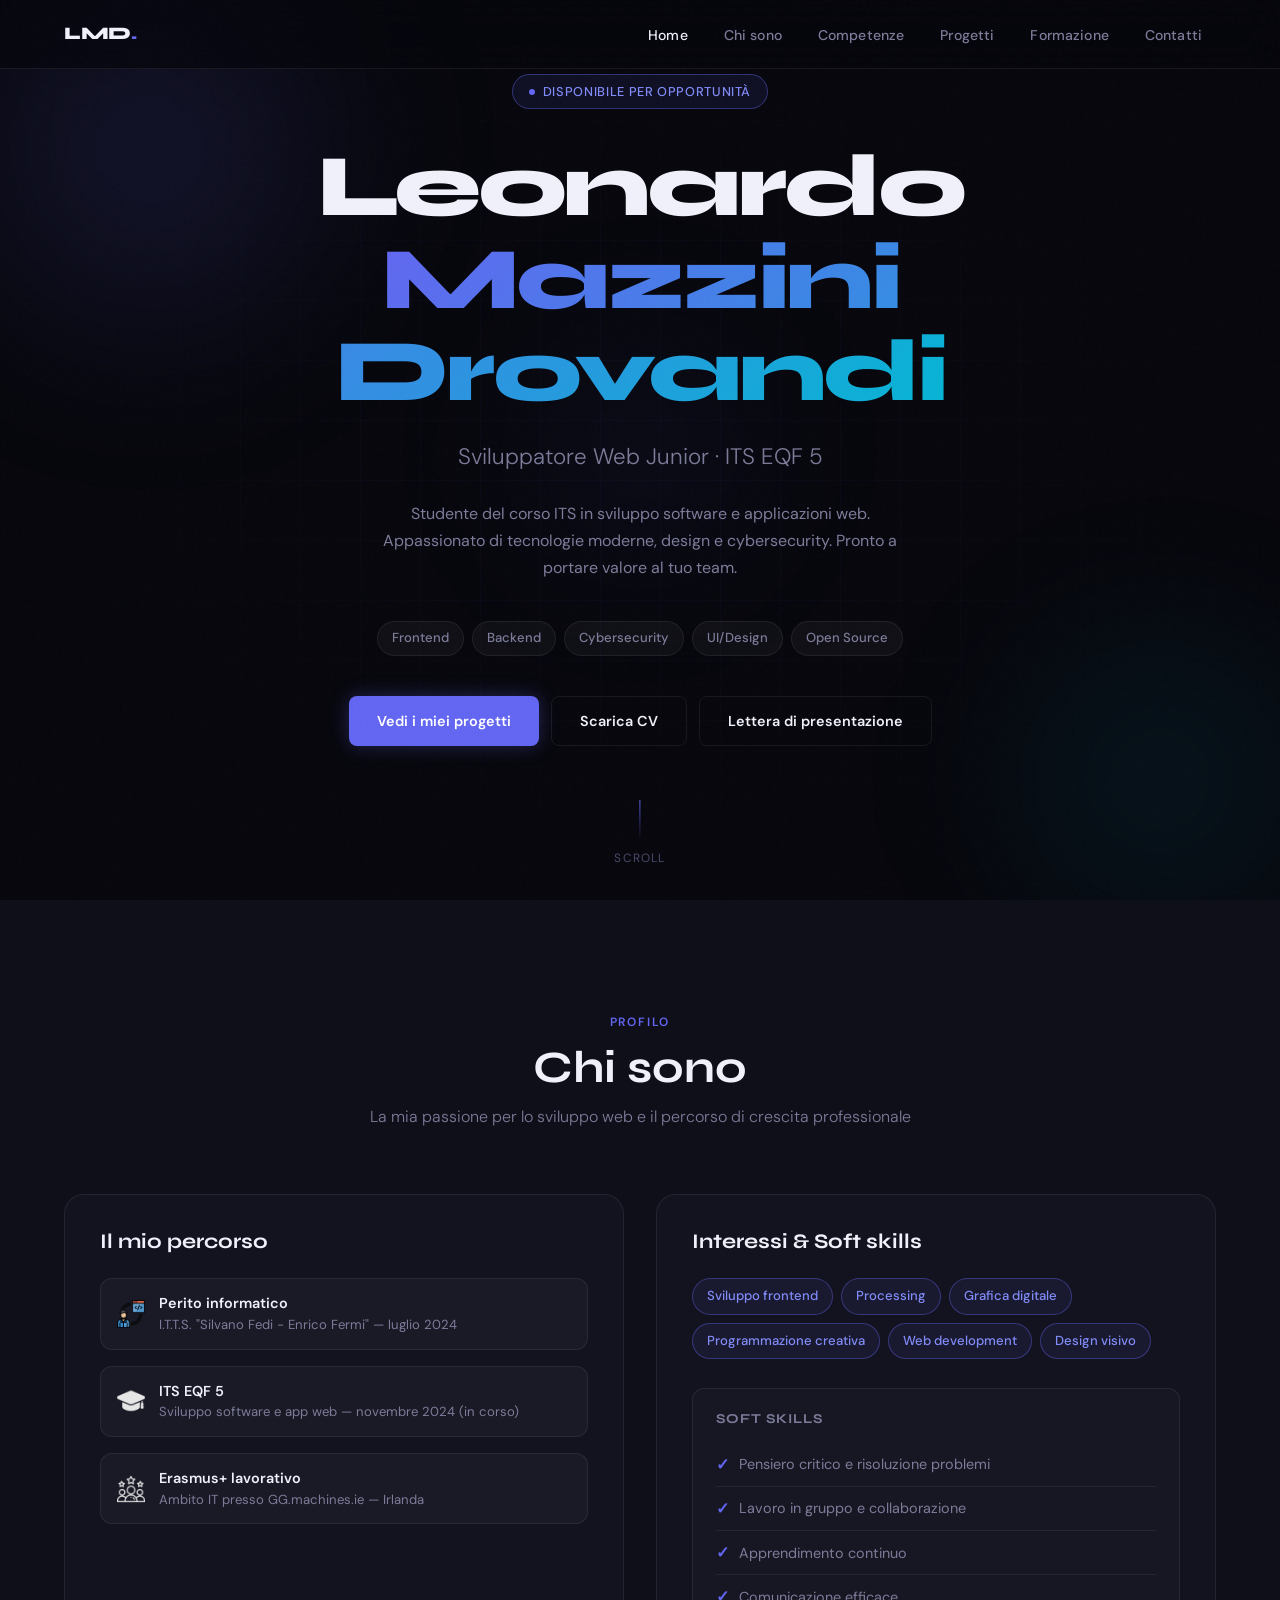
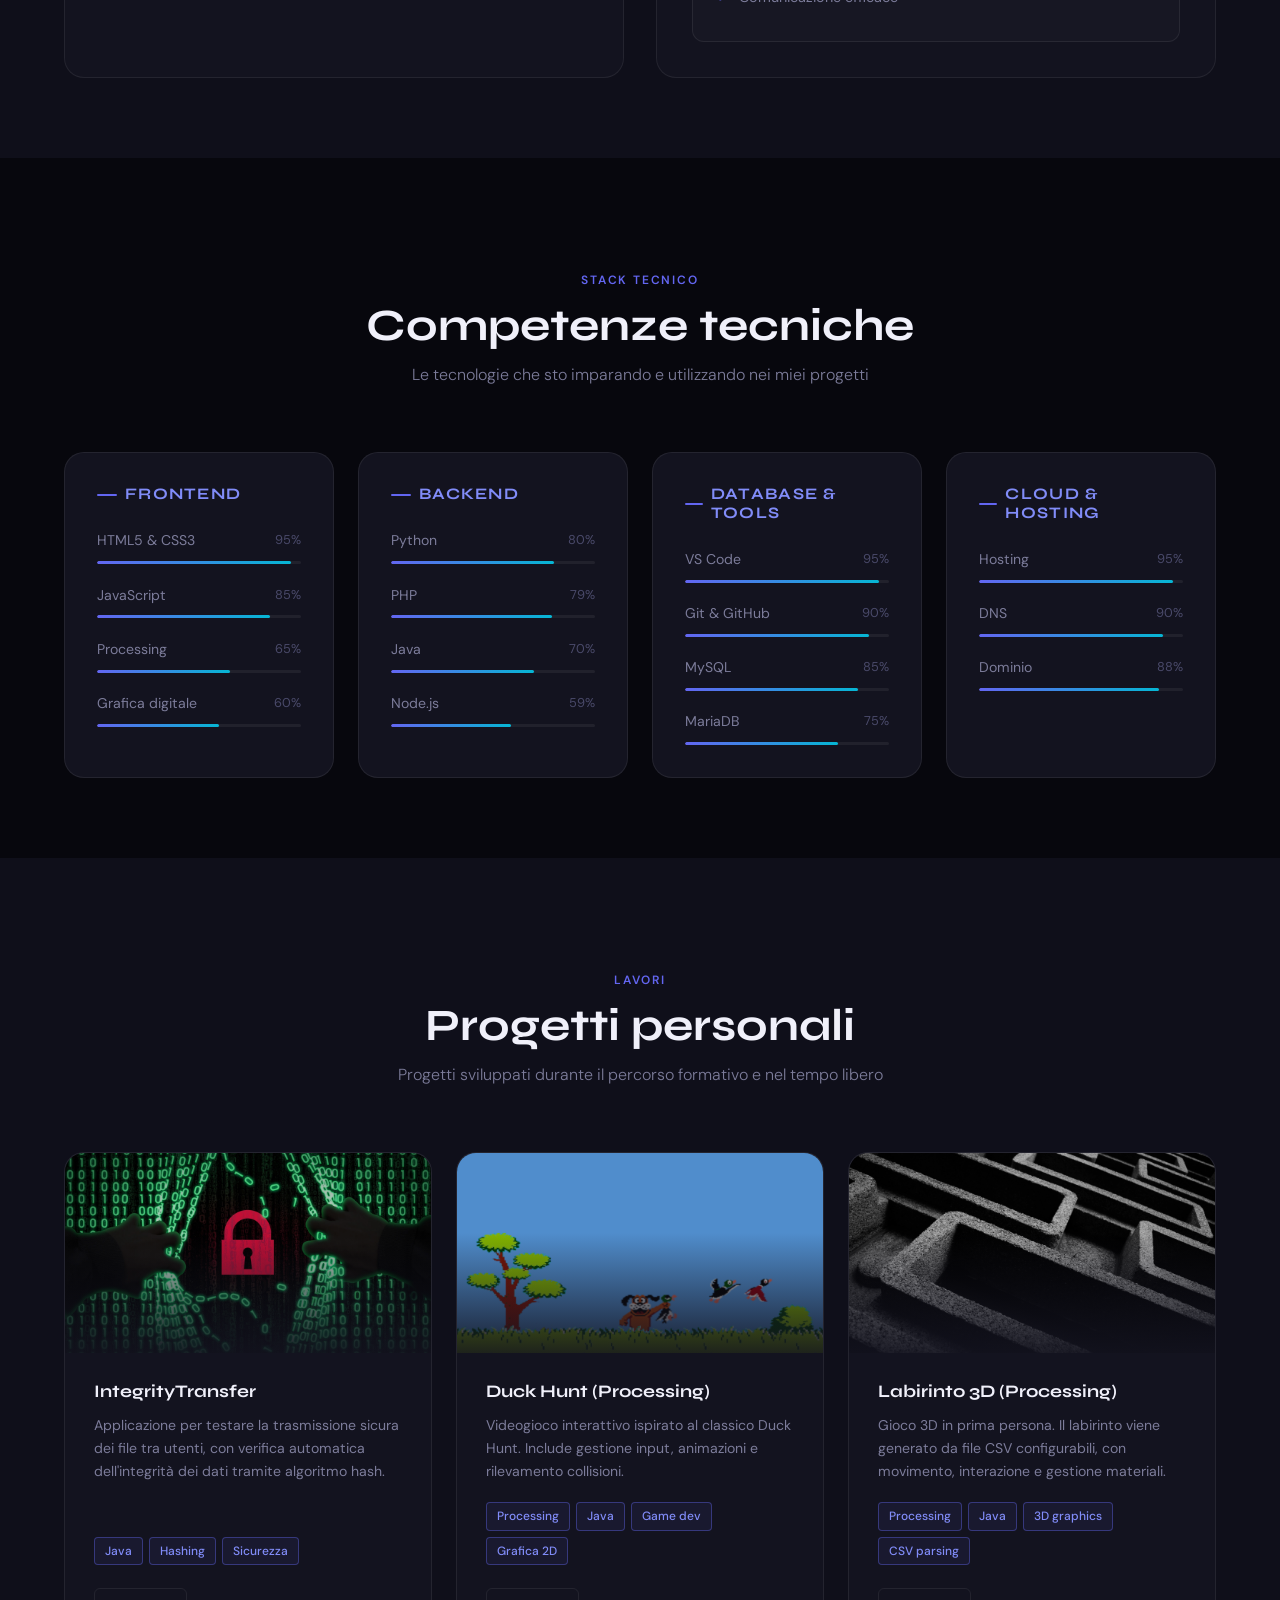
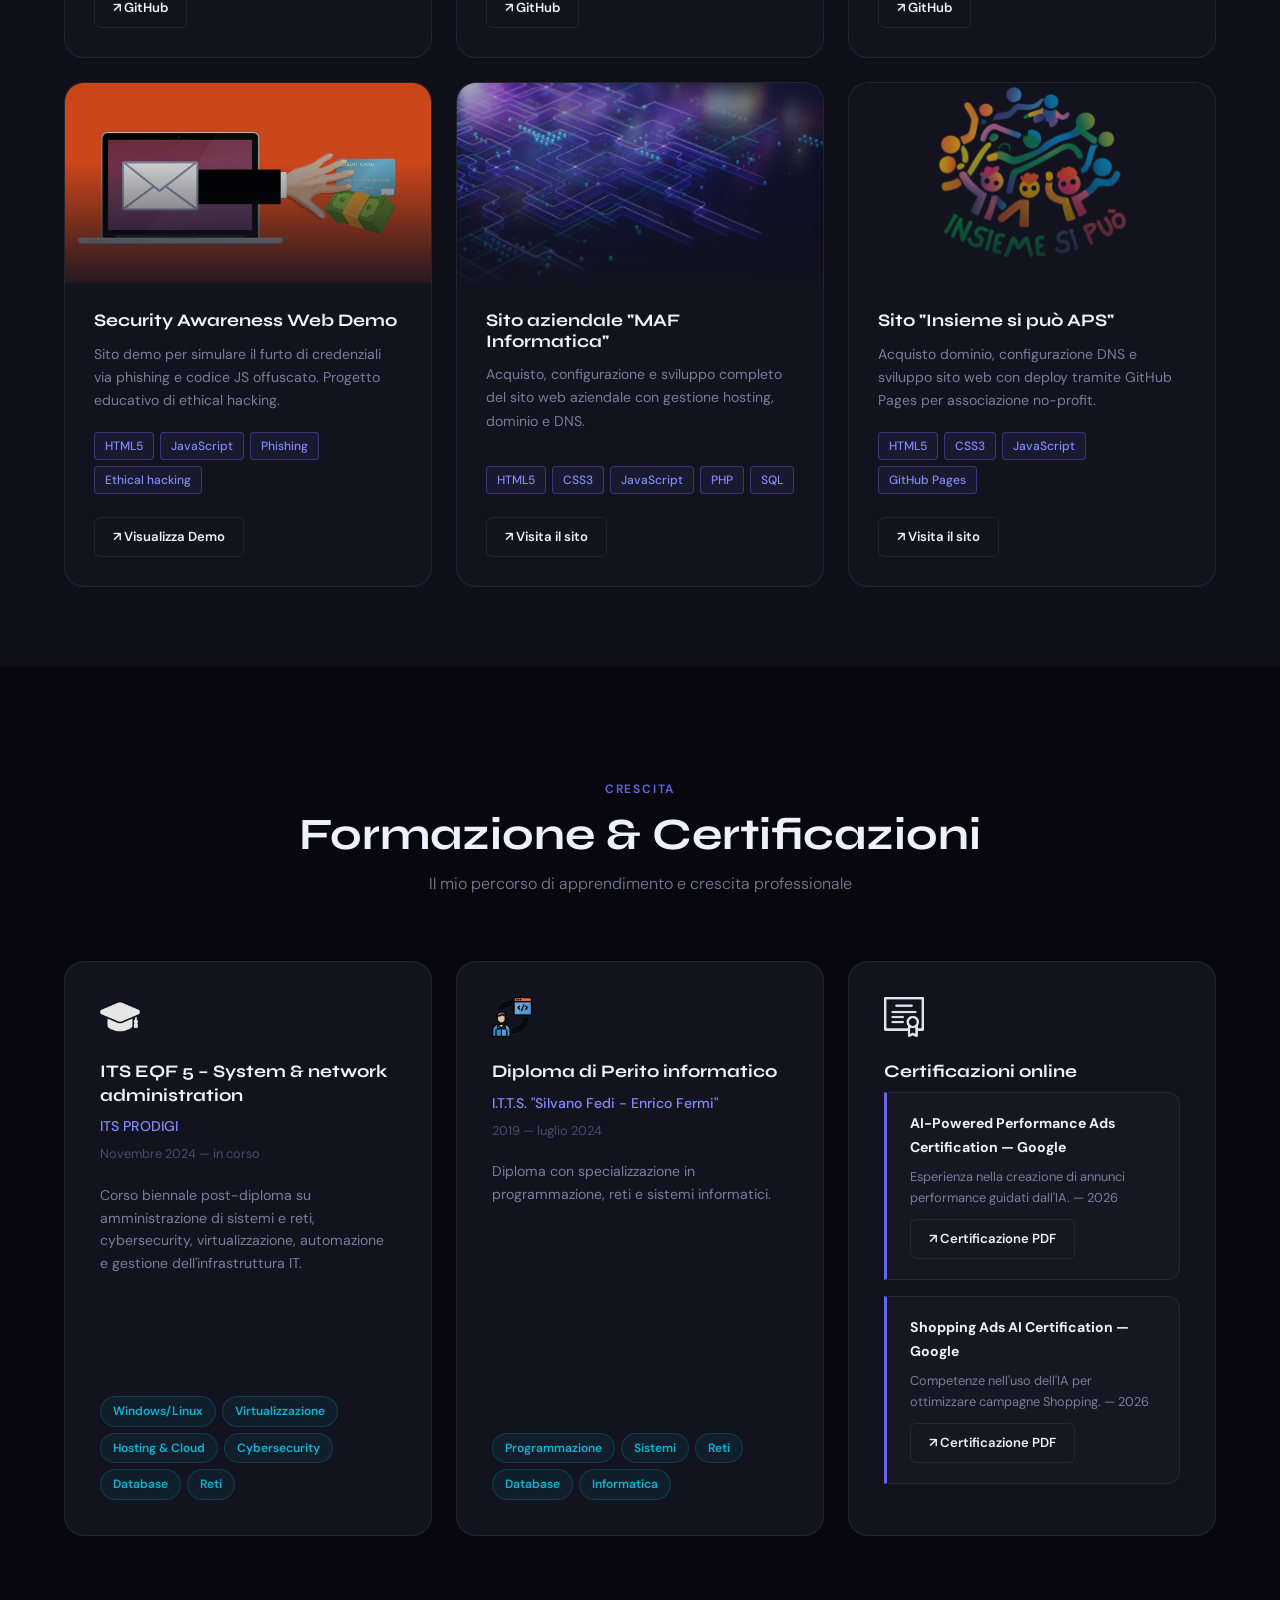
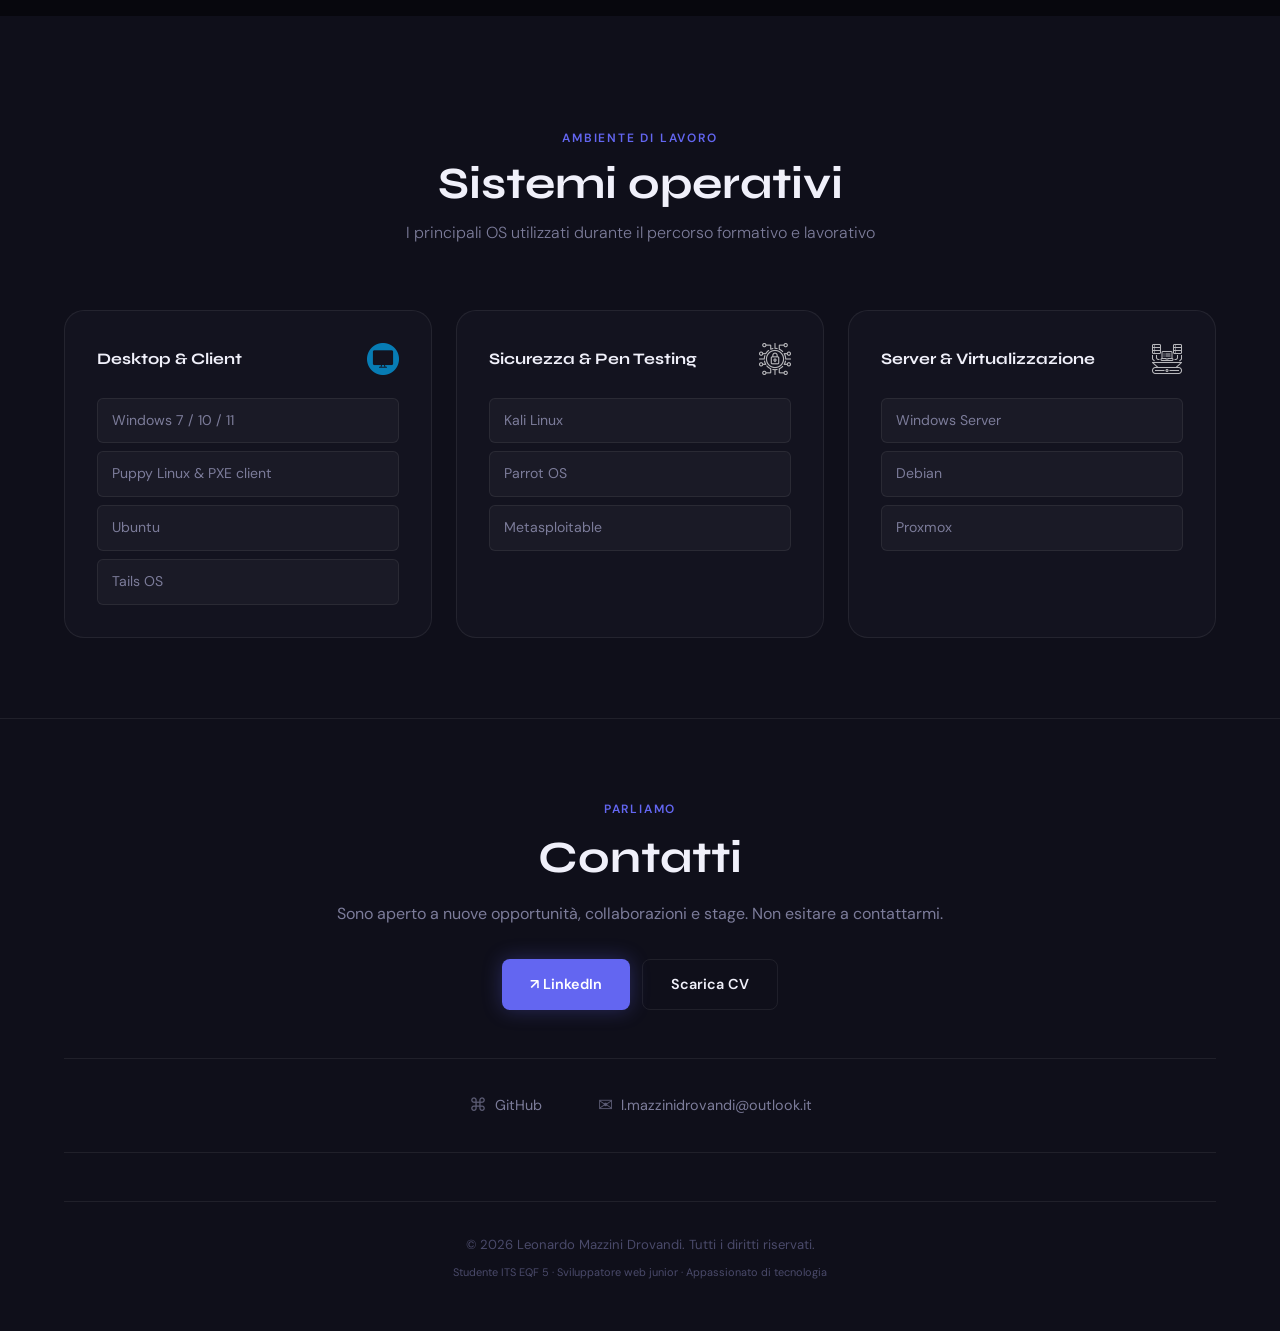
==== index.html @ 1580e58c "inserimento contatti github e email" ====
<!DOCTYPE html>
<html lang="it">
<head>
    <meta charset="UTF-8">
    <meta name="viewport" content="width=device-width, initial-scale=1.0">
    <title>Leonardo Mazzini Drovandi — Portfolio</title>
    <link rel="stylesheet" href="style.css">
    <link rel="preconnect" href="https://fonts.googleapis.com">
    <link rel="preconnect" href="https://fonts.gstatic.com" crossorigin>
    <link href="https://fonts.googleapis.com/css2?family=Syne:wght@400;600;700;800&family=DM+Sans:ital,opsz,wght@0,9..40,300;0,9..40,400;0,9..40,500;1,9..40,300&display=swap" rel="stylesheet">
	<link rel="icon" type="image/x-icon" href="images/favicon.ico">
</head>
<body>

    <!-- ───── NAVIGATION ───── -->
    <header>
        <div class="logo">LMD<span>.</span></div>
        <nav>
            <ul class="nav-links">
                <li><a href="#home">Home</a></li>
                <li><a href="#chi-sono">Chi sono</a></li>
                <li><a href="#competenze">Competenze</a></li>
                <li><a href="#progetti">Progetti</a></li>
                <li><a href="#formazione">Formazione</a></li>
                <li><a href="#contatti">Contatti</a></li>
            </ul>
            <div class="burger">
                <div class="line1"></div>
                <div class="line2"></div>
                <div class="line3"></div>
            </div>
        </nav>
    </header>

    <!-- ───── HERO ───── -->
    <section id="home" class="hero">
        <div class="hero-orb orb-1"></div>
        <div class="hero-orb orb-2"></div>
        <div class="hero-orb orb-3"></div>
        <div class="hero-grid-lines"></div>

        <div class="hero-content">
            <div class="hero-badge">
                <span class="dot"></span>
                Disponibile per opportunità
            </div>
            <h1>Leonardo<br><span class="highlight">Mazzini Drovandi</span></h1>
            <p class="hero-subtitle">Sviluppatore Web Junior · ITS EQF 5</p>
            <p class="hero-desc">Studente del corso ITS in sviluppo software e applicazioni web. Appassionato di tecnologie moderne, design e cybersecurity. Pronto a portare valore al tuo team.</p>

            <div class="tags">
                <span>Frontend</span>
                <span>Backend</span>
                <span>Cybersecurity</span>
                <span>UI/Design</span>
                <span>Open Source</span>
            </div>

            <div class="cta-buttons">
                <a href="#progetti" class="btn btn-primary">Vedi i miei progetti</a>
                <a href="CV/leonardomazzinidrovandi.pdf" class="btn btn-secondary" target="_blank">Scarica CV</a>
                <a href="CV/letterapresentazione.pdf" class="btn btn-secondary" target="_blank">Lettera di presentazione</a>
            </div>
        </div>

        <div class="hero-scroll">
            <div class="scroll-line"></div>
            scroll
        </div>
    </section>

    <!-- ───── CHI SONO ───── -->
    <section id="chi-sono" class="bg-surface">
        <p class="section-label">Profilo</p>
        <h2>Chi sono</h2>
        <p class="section-subtitle">La mia passione per lo sviluppo web e il percorso di crescita professionale</p>

        <div class="about-grid">
            <div class="glass-card reveal">
                <h3>Il mio percorso</h3>
                <ul class="percorso-list">
                    <li>
                        <img src="images/icon1.png" alt="icon1">
                        <div class="percorso-text">
                            <strong>Perito informatico</strong>
                            I.T.T.S. "Silvano Fedi - Enrico Fermi" — luglio 2024
                        </div>
                    </li>
                    <li>
                        <img src="images/icon2.png" alt="icon2">
                        <div class="percorso-text">
                            <strong>ITS EQF 5</strong>
                            Sviluppo software e app web — novembre 2024 (in corso)
                        </div>
                    </li>
                    <li>
                        <img src="images/icon3.png" alt="icon3">
                        <div class="percorso-text">
                            <strong>Erasmus+ lavorativo</strong>
                            Ambito IT presso GG.machines.ie — Irlanda
                        </div>
                    </li>
                </ul>
            </div>

            <div class="glass-card reveal reveal-delay-2">
                <h3>Interessi & Soft skills</h3>

                <div class="interessi-list">
                    <span class="interesse-item">Sviluppo frontend</span>
                    <span class="interesse-item">Processing</span>
                    <span class="interesse-item">Grafica digitale</span>
                    <span class="interesse-item">Programmazione creativa</span>
                    <span class="interesse-item">Web development</span>
                    <span class="interesse-item">Design visivo</span>
                </div>

                <div class="soft-skills-box">
                    <h4>Soft skills</h4>
                    <ul class="soft-skills-list">
                        <li><span class="check">✓</span> Pensiero critico e risoluzione problemi</li>
                        <li><span class="check">✓</span> Lavoro in gruppo e collaborazione</li>
                        <li><span class="check">✓</span> Apprendimento continuo</li>
                        <li><span class="check">✓</span> Comunicazione efficace</li>
                    </ul>
                </div>
            </div>
        </div>
    </section>

    <!-- ───── COMPETENZE ───── -->
    <section id="competenze">
        <p class="section-label">Stack tecnico</p>
        <h2>Competenze tecniche</h2>
        <p class="section-subtitle">Le tecnologie che sto imparando e utilizzando nei miei progetti</p>

        <div class="skills-grid">
            <div class="skill-box reveal">
                <h3 class="skill-box-title">Frontend</h3>
                <div class="skill-item">
                    <div class="skill-name"><span>HTML5 &amp; CSS3</span><span class="pct">95%</span></div>
                    <div class="progress-bar-bg"><div class="progress-bar-fill" data-width="95"></div></div>
                </div>
                <div class="skill-item">
                    <div class="skill-name"><span>JavaScript</span><span class="pct">85%</span></div>
                    <div class="progress-bar-bg"><div class="progress-bar-fill" data-width="85"></div></div>
                </div>
                <div class="skill-item">
                    <div class="skill-name"><span>Processing</span><span class="pct">65%</span></div>
                    <div class="progress-bar-bg"><div class="progress-bar-fill" data-width="65"></div></div>
                </div>
                <div class="skill-item">
                    <div class="skill-name"><span>Grafica digitale</span><span class="pct">60%</span></div>
                    <div class="progress-bar-bg"><div class="progress-bar-fill" data-width="60"></div></div>
                </div>
            </div>

            <div class="skill-box reveal reveal-delay-1">
                <h3 class="skill-box-title">Backend</h3>
                <div class="skill-item">
                    <div class="skill-name"><span>Python</span><span class="pct">80%</span></div>
                    <div class="progress-bar-bg"><div class="progress-bar-fill" data-width="80"></div></div>
                </div>
                <div class="skill-item">
                    <div class="skill-name"><span>PHP</span><span class="pct">79%</span></div>
                    <div class="progress-bar-bg"><div class="progress-bar-fill" data-width="79"></div></div>
                </div>
                <div class="skill-item">
                    <div class="skill-name"><span>Java</span><span class="pct">70%</span></div>
                    <div class="progress-bar-bg"><div class="progress-bar-fill" data-width="70"></div></div>
                </div>
                <div class="skill-item">
                    <div class="skill-name"><span>Node.js</span><span class="pct">59%</span></div>
                    <div class="progress-bar-bg"><div class="progress-bar-fill" data-width="59"></div></div>
                </div>
            </div>

            <div class="skill-box reveal reveal-delay-2">
                <h3 class="skill-box-title">Database &amp; Tools</h3>
                <div class="skill-item">
                    <div class="skill-name"><span>VS Code</span><span class="pct">95%</span></div>
                    <div class="progress-bar-bg"><div class="progress-bar-fill" data-width="95"></div></div>
                </div>
                <div class="skill-item">
                    <div class="skill-name"><span>Git &amp; GitHub</span><span class="pct">90%</span></div>
                    <div class="progress-bar-bg"><div class="progress-bar-fill" data-width="90"></div></div>
                </div>
                <div class="skill-item">
                    <div class="skill-name"><span>MySQL</span><span class="pct">85%</span></div>
                    <div class="progress-bar-bg"><div class="progress-bar-fill" data-width="85"></div></div>
                </div>
                <div class="skill-item">
                    <div class="skill-name"><span>MariaDB</span><span class="pct">75%</span></div>
                    <div class="progress-bar-bg"><div class="progress-bar-fill" data-width="75"></div></div>
                </div>
            </div>

            <div class="skill-box reveal reveal-delay-3">
                <h3 class="skill-box-title">Cloud &amp; Hosting</h3>
                <div class="skill-item">
                    <div class="skill-name"><span>Hosting</span><span class="pct">95%</span></div>
                    <div class="progress-bar-bg"><div class="progress-bar-fill" data-width="95"></div></div>
                </div>
                <div class="skill-item">
                    <div class="skill-name"><span>DNS</span><span class="pct">90%</span></div>
                    <div class="progress-bar-bg"><div class="progress-bar-fill" data-width="90"></div></div>
                </div>
                <div class="skill-item">
                    <div class="skill-name"><span>Dominio</span><span class="pct">88%</span></div>
                    <div class="progress-bar-bg"><div class="progress-bar-fill" data-width="88"></div></div>
                </div>
            </div>
        </div>
    </section>

    <!-- ───── PROGETTI ───── -->
    <section id="progetti" class="bg-surface">
        <p class="section-label">Lavori</p>
        <h2>Progetti personali</h2>
        <p class="section-subtitle">Progetti sviluppati durante il percorso formativo e nel tempo libero</p>

        <div class="projects-grid">

            <div class="project-card reveal">
                <div class="project-img-wrap">
                    <img src="images/progetto1.png" alt="IntegrityTransfer" class="project-img">
                    <div class="project-img-overlay"></div>
                </div>
                <div class="project-content">
                    <h3>IntegrityTransfer</h3>
                    <p>Applicazione per testare la trasmissione sicura dei file tra utenti, con verifica automatica dell'integrità dei dati tramite algoritmo hash.</p>
                    <div class="tech-stack">
                        <span>Java</span><span>Hashing</span><span>Sicurezza</span>
                    </div>
                    <a href="https://github.com/LeonardoMazziniDrovandi/IntegrityTransfer" class="btn-github" target="_blank">↗ GitHub</a>
                </div>
            </div>

            <div class="project-card reveal reveal-delay-1">
                <div class="project-img-wrap">
                    <img src="images/progetto2.png" alt="Duck Hunt" class="project-img">
                    <div class="project-img-overlay"></div>
                </div>
                <div class="project-content">
                    <h3>Duck Hunt (Processing)</h3>
                    <p>Videogioco interattivo ispirato al classico Duck Hunt. Include gestione input, animazioni e rilevamento collisioni.</p>
                    <div class="tech-stack">
                        <span>Processing</span><span>Java</span><span>Game dev</span><span>Grafica 2D</span>
                    </div>
                    <a href="https://github.com/LeonardoMazziniDrovandi/DuckHunt" class="btn-github" target="_blank">↗ GitHub</a>
                </div>
            </div>

            <div class="project-card reveal reveal-delay-2">
                <div class="project-img-wrap">
                    <img src="images/progetto3.png" alt="Labirinto 3D" class="project-img">
                    <div class="project-img-overlay"></div>
                </div>
                <div class="project-content">
                    <h3>Labirinto 3D (Processing)</h3>
                    <p>Gioco 3D in prima persona. Il labirinto viene generato da file CSV configurabili, con movimento, interazione e gestione materiali.</p>
                    <div class="tech-stack">
                        <span>Processing</span><span>Java</span><span>3D graphics</span><span>CSV parsing</span>
                    </div>
                    <a href="https://github.com/LeonardoMazziniDrovandi/Labirinto" class="btn-github" target="_blank">↗ GitHub</a>
                </div>
            </div>

            <div class="project-card reveal reveal-delay-3">
                <div class="project-img-wrap">
                    <img src="images/progetto4.png" alt="Security Awareness" class="project-img">
                    <div class="project-img-overlay"></div>
                </div>
                <div class="project-content">
                    <h3>Security Awareness Web Demo</h3>
                    <p>Sito demo per simulare il furto di credenziali via phishing e codice JS offuscato. Progetto educativo di ethical hacking.</p>
                    <div class="tech-stack">
                        <span>HTML5</span><span>JavaScript</span><span>Phishing</span><span>Ethical hacking</span>
                    </div>
                    <a href="progetto4.html" class="btn-github">↗ Visualizza Demo</a>
                </div>
            </div>

            <div class="project-card reveal">
                <div class="project-img-wrap">
                    <img src="images/internet.png" alt="MAF Informatica" class="project-img">
                    <div class="project-img-overlay"></div>
                </div>
                <div class="project-content">
                    <h3>Sito aziendale "MAF Informatica"</h3>
                    <p>Acquisto, configurazione e sviluppo completo del sito web aziendale con gestione hosting, dominio e DNS.</p>
                    <div class="tech-stack">
                        <span>HTML5</span><span>CSS3</span><span>JavaScript</span><span>PHP</span><span>SQL</span>
                    </div>
                    <a href="https://www.mafinformatica.info" class="btn-github" target="_blank">↗ Visita il sito</a>
                </div>
            </div>

            <div class="project-card reveal reveal-delay-1">
                <div class="project-img-wrap">
                    <img src="images/insiemesipuo.png" alt="Insieme si può APS" class="project-img">
                    <div class="project-img-overlay"></div>
                </div>
                <div class="project-content">
                    <h3>Sito "Insieme si può APS"</h3>
                    <p>Acquisto dominio, configurazione DNS e sviluppo sito web con deploy tramite GitHub Pages per associazione no-profit.</p>
                    <div class="tech-stack">
                        <span>HTML5</span><span>CSS3</span><span>JavaScript</span><span>GitHub Pages</span>
                    </div>
                    <a href="https://www.insiemesipuo25.it" class="btn-github" target="_blank">↗ Visita il sito</a>
                </div>
            </div>

        </div>
    </section>

    <!-- ───── FORMAZIONE ───── -->
    <section id="formazione">
        <p class="section-label">Crescita</p>
        <h2>Formazione &amp; Certificazioni</h2>
        <p class="section-subtitle">Il mio percorso di apprendimento e crescita professionale</p>

        <div class="edu-grid">
            <div class="edu-card reveal">
                <img src="images/icon2.png" alt="ITS" class="edu-icon">
                <h3 class="edu-title">ITS EQF 5 – System &amp; network administration</h3>
                <p class="edu-institution">ITS PRODIGI</p>
                <p class="edu-date">Novembre 2024 — in corso</p>
                <p class="edu-desc">Corso biennale post-diploma su amministrazione di sistemi e reti, cybersecurity, virtualizzazione, automazione e gestione dell'infrastruttura IT.</p>
                <div class="edu-tags">
                    <span class="edu-tag">Windows/Linux</span>
                    <span class="edu-tag">Virtualizzazione</span>
                    <span class="edu-tag">Hosting &amp; Cloud</span>
                    <span class="edu-tag">Cybersecurity</span>
                    <span class="edu-tag">Database</span>
                    <span class="edu-tag">Reti</span>
                </div>
            </div>

            <div class="edu-card reveal reveal-delay-1">
                <img src="images/icon1.png" alt="Scuola" class="edu-icon">
                <h3 class="edu-title">Diploma di Perito informatico</h3>
                <p class="edu-institution">I.T.T.S. "Silvano Fedi - Enrico Fermi"</p>
                <p class="edu-date">2019 — luglio 2024</p>
                <p class="edu-desc">Diploma con specializzazione in programmazione, reti e sistemi informatici.</p>
                <div class="edu-tags">
                    <span class="edu-tag">Programmazione</span>
                    <span class="edu-tag">Sistemi</span>
                    <span class="edu-tag">Reti</span>
                    <span class="edu-tag">Database</span>
                    <span class="edu-tag">Informatica</span>
                </div>
            </div>

            <div class="edu-card reveal reveal-delay-2">
                <img src="images/icon4.png" alt="Certificati" class="edu-icon">
                <h3 class="edu-title">Certificazioni online</h3>

                <div class="cert-box">
                    <strong>AI-Powered Performance Ads Certification — Google</strong>
                    <span>Esperienza nella creazione di annunci performance guidati dall'IA. — 2026</span>
                    <a href="certifications/CertificazioneAI.pdf" class="btn-github" target="_blank" style="margin-top:4px;">↗ Certificazione PDF</a>
                </div>
                <div class="cert-box">
                    <strong>Shopping Ads AI Certification — Google</strong>
                    <span>Competenze nell'uso dell'IA per ottimizzare campagne Shopping. — 2026</span>
                    <a href="certifications/CertificazioneMarketingAI.pdf" class="btn-github" target="_blank" style="margin-top:4px;">↗ Certificazione PDF</a>
                </div>
            </div>
        </div>
    </section>

    <!-- ───── OS ───── -->
    <section id="sistemi-operativi" class="bg-surface">
        <div class="os-section-header">
            <p class="section-label">Ambiente di lavoro</p>
            <h2 class="os-main-title">Sistemi operativi</h2>
            <p class="section-subtitle">I principali OS utilizzati durante il percorso formativo e lavorativo</p>
        </div>

        <div class="os-grid">
            <div class="os-card reveal">
                <div class="os-card-header">
                    <h4>Desktop &amp; Client</h4>
                    <img src="images/icon5.png" alt="Desktop" class="os-icon-img">
                </div>
                <div class="os-list">
                    <div class="os-item">Windows 7 / 10 / 11</div>
                    <div class="os-item">Puppy Linux &amp; PXE client</div>
                    <div class="os-item">Ubuntu</div>
                    <div class="os-item">Tails OS</div>
                </div>
            </div>

            <div class="os-card reveal reveal-delay-1">
                <div class="os-card-header">
                    <h4>Sicurezza &amp; Pen Testing</h4>
                    <img src="images/icon6.png" alt="Sicurezza" class="os-icon-img">
                </div>
                <div class="os-list">
                    <div class="os-item">Kali Linux</div>
                    <div class="os-item">Parrot OS</div>
                    <div class="os-item">Metasploitable</div>
                </div>
            </div>

            <div class="os-card reveal reveal-delay-2">
                <div class="os-card-header">
                    <h4>Server &amp; Virtualizzazione</h4>
                    <img src="images/icon7.png" alt="Server" class="os-icon-img">
                </div>
                <div class="os-list">
                    <div class="os-item">Windows Server</div>
                    <div class="os-item">Debian</div>
                    <div class="os-item">Proxmox</div>
                </div>
            </div>
        </div>
    </section>

    <!-- ───── FOOTER / CONTATTI ───── -->
    <footer id="contatti">
        <p class="section-label" style="margin-bottom:0.8rem;">Parliamo</p>
        <h2>Contatti</h2>
        <p>Sono aperto a nuove opportunità, collaborazioni e stage. Non esitare a contattarmi.</p>

        <div class="footer-links">
            <a href="https://www.linkedin.com/in/leonardo-mazzini-drovandi-532618333/" target="_blank" class="btn btn-primary">
                ↗ LinkedIn
            </a>
            <a href="CV/leonardomazzinidrovandi.pdf" target="_blank" class="btn btn-secondary">
                Scarica CV
            </a>
        </div>

        <div class="contact-references">
            <a href="https://github.com/LeonardoMazziniDrovandi" target="_blank" class="contact-link">
                <span class="contact-icon">⌘</span> GitHub
            </a>
            <a href="mailto:l.mazzinidrovandi@outlook.it" class="contact-link">
                <span class="contact-icon">✉</span> l.mazzinidrovandi@outlook.it
            </a>
        </div>

        <div class="footer-bottom">
            <p>&copy; 2026 Leonardo Mazzini Drovandi. Tutti i diritti riservati.</p>
            <small>Studente ITS EQF 5 · Sviluppatore web junior · Appassionato di tecnologia</small>
        </div>
    </footer>

    <script src="script.js"></script>
</body>
</html>
---- style.css ----
@import url('https://fonts.googleapis.com/css2?family=Syne:wght@400;600;700;800&family=DM+Sans:ital,opsz,wght@0,9..40,300;0,9..40,400;0,9..40,500;1,9..40,300&display=swap');

:root {
    --bg: #07070d;
    --bg-surface: #0f0f1a;
    --bg-card: #13131f;
    --bg-card-hover: #1a1a28;
    --border: rgba(255,255,255,0.07);
    --border-accent: rgba(99,102,241,0.4);
    --accent: #6366f1;
    --accent-glow: rgba(99,102,241,0.15);
    --accent-bright: #818cf8;
    --accent-2: #06b6d4;
    --text: #f0f0fa;
    --text-muted: #7c7c9a;
    --text-subtle: #4a4a6a;
    --font-display: 'Syne', sans-serif;
    --font-body: 'DM Sans', sans-serif;
    --radius: 12px;
    --radius-lg: 20px;
}

*, *::before, *::after {
    margin: 0; padding: 0;
    box-sizing: border-box;
}

html { scroll-behavior: smooth; }

body {
    font-family: var(--font-body);
    background-color: var(--bg);
    color: var(--text);
    line-height: 1.7;
    overflow-x: hidden;
}

/* ───── SCROLLBAR ───── */
::-webkit-scrollbar { width: 4px; }
::-webkit-scrollbar-track { background: var(--bg); }
::-webkit-scrollbar-thumb { background: var(--accent); border-radius: 2px; }

/* ───── TYPOGRAPHY ───── */
h1, h2, h3, h4 { font-family: var(--font-display); line-height: 1.15; }
h2 { font-size: clamp(2rem, 4vw, 2.8rem); font-weight: 700; text-align: center; margin-bottom: 0.6rem; }
.section-subtitle { text-align: center; color: var(--text-muted); margin-bottom: 4rem; font-size: 1rem; font-weight: 300; }

/* ───── NOISE OVERLAY ───── */
body::before {
    content: '';
    position: fixed; inset: 0;
    background-image: url("data:image/svg+xml,%3Csvg viewBox='0 0 256 256' xmlns='http://www.w3.org/2000/svg'%3E%3Cfilter id='noise'%3E%3CfeTurbulence type='fractalNoise' baseFrequency='0.9' numOctaves='4' stitchTiles='stitch'/%3E%3C/filter%3E%3Crect width='100%25' height='100%25' filter='url(%23noise)' opacity='0.03'/%3E%3C/svg%3E");
    pointer-events: none; z-index: 9999;
    opacity: 0.4;
}

/* ───── NAVIGATION ───── */
header {
    position: fixed; top: 0; width: 100%;
    display: flex; justify-content: space-between; align-items: center;
    padding: 1.2rem 5%;
    background: rgba(7,7,13,0.7);
    backdrop-filter: blur(20px);
    -webkit-backdrop-filter: blur(20px);
    border-bottom: 1px solid var(--border);
    z-index: 1000;
    transition: padding 0.3s;
}

header.scrolled { padding: 0.8rem 5%; }

.logo {
    font-family: var(--font-display);
    font-weight: 800;
    font-size: 1.1rem;
    color: var(--text);
    letter-spacing: -0.02em;
}
.logo span { color: var(--accent); }

.nav-links { list-style: none; display: flex; gap: 8px; }
.nav-links a {
    text-decoration: none;
    color: var(--text-muted);
    font-weight: 500;
    font-size: 0.88rem;
    padding: 6px 14px;
    border-radius: 30px;
    transition: all 0.25s;
    letter-spacing: 0.01em;
}
.nav-links a:hover {
    color: var(--text);
    background: rgba(255,255,255,0.05);
}

.burger { display: none; cursor: pointer; flex-direction: column; gap: 5px; padding: 4px; }
.burger div { width: 24px; height: 2px; background: var(--text); border-radius: 2px; transition: all 0.3s ease; }

.burger.toggle .line1 { transform: rotate(-45deg) translate(-5px, 6px); }
.burger.toggle .line2 { opacity: 0; }
.burger.toggle .line3 { transform: rotate(45deg) translate(-5px, -6px); }

/* ───── SECTIONS ───── */
section { padding: 7rem 5% 5rem; }
.bg-surface { background: var(--bg-surface); }

/* ───── HERO ───── */
.hero {
    min-height: 100vh;
    display: flex; align-items: center; justify-content: center;
    text-align: center;
    position: relative;
    overflow: hidden;
    background: var(--bg);
    padding-top: 0;
}

.hero-orb {
    position: absolute;
    border-radius: 50%;
    filter: blur(80px);
    pointer-events: none;
    animation: orbFloat 8s ease-in-out infinite;
}
.orb-1 {
    width: 500px; height: 500px;
    background: radial-gradient(circle, rgba(99,102,241,0.18) 0%, transparent 70%);
    top: -100px; left: -100px;
}
.orb-2 {
    width: 400px; height: 400px;
    background: radial-gradient(circle, rgba(6,182,212,0.12) 0%, transparent 70%);
    bottom: -80px; right: -80px;
    animation-delay: -4s;
}
.orb-3 {
    width: 300px; height: 300px;
    background: radial-gradient(circle, rgba(99,102,241,0.1) 0%, transparent 70%);
    top: 50%; left: 50%;
    transform: translate(-50%, -50%);
    animation-delay: -2s;
}

@keyframes orbFloat {
    0%, 100% { transform: translate(0, 0); }
    33% { transform: translate(20px, -20px); }
    66% { transform: translate(-15px, 15px); }
}

.hero-grid-lines {
    position: absolute; inset: 0;
    background-image:
        linear-gradient(rgba(99,102,241,0.04) 1px, transparent 1px),
        linear-gradient(90deg, rgba(99,102,241,0.04) 1px, transparent 1px);
    background-size: 60px 60px;
    mask-image: radial-gradient(ellipse at center, black 30%, transparent 75%);
}

.hero-content { position: relative; z-index: 2; }

.hero-badge {
    display: inline-flex; align-items: center; gap: 8px;
    background: rgba(99,102,241,0.1);
    border: 1px solid var(--border-accent);
    color: var(--accent-bright);
    font-size: 0.8rem; font-weight: 500;
    padding: 6px 16px;
    border-radius: 30px;
    margin-bottom: 2rem;
    letter-spacing: 0.05em;
    text-transform: uppercase;
    animation: fadeUp 0.8s ease both;
}

.hero-badge .dot {
    width: 6px; height: 6px;
    background: var(--accent);
    border-radius: 50%;
    animation: pulse 2s infinite;
}

@keyframes pulse { 0%,100% { opacity: 1; } 50% { opacity: 0.3; } }

.hero-content h1 {
    font-size: clamp(3rem, 7vw, 5.5rem);
    font-weight: 800;
    letter-spacing: -0.04em;
    line-height: 1.05;
    margin-bottom: 1.2rem;
    animation: fadeUp 0.8s 0.1s ease both;
}

.hero-content h1 .highlight {
    background: linear-gradient(135deg, var(--accent) 0%, var(--accent-2) 100%);
    -webkit-background-clip: text;
    -webkit-text-fill-color: transparent;
    background-clip: text;
}

.hero-subtitle {
    font-size: clamp(1.1rem, 2.5vw, 1.4rem);
    color: var(--text-muted);
    font-weight: 300;
    margin-bottom: 1.5rem;
    animation: fadeUp 0.8s 0.2s ease both;
}

.hero-desc {
    max-width: 560px;
    margin: 0 auto 2.5rem;
    color: var(--text-muted);
    font-size: 1rem;
    animation: fadeUp 0.8s 0.3s ease both;
}

.tags {
    display: flex; flex-wrap: wrap; justify-content: center; gap: 8px;
    margin-bottom: 2.5rem;
    animation: fadeUp 0.8s 0.4s ease both;
}
.tags span {
    background: rgba(255,255,255,0.04);
    border: 1px solid var(--border);
    color: var(--text-muted);
    padding: 5px 14px;
    border-radius: 20px;
    font-size: 0.82rem; font-weight: 500;
}

.cta-buttons {
    display: flex; flex-wrap: wrap; justify-content: center; gap: 12px;
    animation: fadeUp 0.8s 0.5s ease both;
}

.btn {
    display: inline-flex; align-items: center; gap: 8px;
    padding: 12px 28px;
    border-radius: 8px;
    text-decoration: none;
    font-weight: 600;
    font-size: 0.9rem;
    transition: all 0.25s;
    font-family: var(--font-body);
}
.btn-primary {
    background: var(--accent);
    color: #fff;
    box-shadow: 0 0 20px rgba(99,102,241,0.3);
}
.btn-primary:hover {
    background: var(--accent-bright);
    box-shadow: 0 0 30px rgba(99,102,241,0.5);
    transform: translateY(-2px);
}
.btn-secondary {
    background: transparent;
    color: var(--text);
    border: 1px solid var(--border);
}
.btn-secondary:hover {
    border-color: rgba(255,255,255,0.2);
    background: rgba(255,255,255,0.05);
    transform: translateY(-2px);
}

.hero-scroll {
    position: absolute; bottom: 2rem; left: 50%; transform: translateX(-50%);
    display: flex; flex-direction: column; align-items: center; gap: 8px;
    color: var(--text-subtle); font-size: 0.75rem; letter-spacing: 0.1em;
    text-transform: uppercase; animation: fadeIn 1s 1s ease both;
}
.scroll-line {
    width: 1px; height: 40px;
    background: linear-gradient(to bottom, var(--accent), transparent);
    animation: scrollPulse 2s ease-in-out infinite;
}
@keyframes scrollPulse { 0%,100% { opacity: 0.3; } 50% { opacity: 1; } }

/* ───── ABOUT ───── */
.about-grid {
    display: grid; grid-template-columns: 1fr 1fr; gap: 2rem;
}

.glass-card {
    background: var(--bg-card);
    border: 1px solid var(--border);
    border-radius: var(--radius-lg);
    padding: 2.2rem;
    transition: border-color 0.3s, transform 0.3s;
}
.glass-card:hover {
    border-color: var(--border-accent);
    transform: translateY(-4px);
}
.glass-card h3 {
    font-size: 1.3rem; font-weight: 700; margin-bottom: 1.5rem;
    color: var(--text);
}

.percorso-list { list-style: none; display: flex; flex-direction: column; gap: 1rem; }
.percorso-list li {
    display: flex; align-items: center; gap: 14px;
    background: rgba(255,255,255,0.03);
    border: 1px solid var(--border);
    border-radius: var(--radius);
    padding: 14px 16px;
    transition: border-color 0.3s;
}
.percorso-list li:hover { border-color: var(--border-accent); }
.percorso-list img { width: 28px; height: 28px; object-fit: contain; filter: brightness(0.9); }
.percorso-text strong { display: block; color: var(--text); font-weight: 600; font-size: 0.9rem; }
.percorso-text { font-size: 0.82rem; color: var(--text-muted); line-height: 1.5; }

.interessi-list {
    display: flex; flex-wrap: wrap; gap: 8px;
    margin-bottom: 1.8rem;
}
.interesse-item {
    background: rgba(99,102,241,0.08);
    border: 1px solid var(--border-accent);
    color: var(--accent-bright);
    padding: 6px 14px;
    border-radius: 20px;
    font-size: 0.82rem; font-weight: 500;
}

.soft-skills-box {
    background: rgba(255,255,255,0.02);
    border: 1px solid var(--border);
    border-radius: var(--radius);
    padding: 1.4rem;
}
.soft-skills-box h4 { font-size: 0.85rem; text-transform: uppercase; letter-spacing: 0.08em; color: var(--text-muted); margin-bottom: 1rem; }
.soft-skills-list { list-style: none; }
.soft-skills-list li { display: flex; align-items: center; gap: 10px; padding: 8px 0; color: var(--text-muted); font-size: 0.9rem; border-bottom: 1px solid var(--border); }
.soft-skills-list li:last-child { border-bottom: none; }
.soft-skills-list .check { color: var(--accent); font-weight: bold; font-size: 1rem; }

/* ───── SKILLS ───── */
.skills-grid {
    display: grid;
    grid-template-columns: repeat(auto-fit, minmax(260px, 1fr));
    gap: 1.5rem;
}

.skill-box {
    background: var(--bg-card);
    border: 1px solid var(--border);
    border-radius: var(--radius-lg);
    padding: 2rem;
    transition: border-color 0.3s, transform 0.3s;
}
.skill-box:hover {
    border-color: var(--border-accent);
    transform: translateY(-4px);
}
.skill-box-title {
    font-family: var(--font-display);
    font-size: 1rem; font-weight: 700;
    text-transform: uppercase; letter-spacing: 0.08em;
    color: var(--accent-bright);
    margin-bottom: 1.6rem;
    display: flex; align-items: center; gap: 8px;
}
.skill-box-title::before {
    content: '';
    width: 20px; height: 2px;
    background: var(--accent);
    border-radius: 2px;
}

.skill-item { margin-bottom: 1.2rem; }
.skill-item:last-child { margin-bottom: 0; }
.skill-name {
    display: flex; justify-content: space-between;
    font-size: 0.88rem; color: var(--text-muted);
    margin-bottom: 8px;
}
.skill-name .pct { color: var(--text-subtle); font-size: 0.8rem; }

.progress-bar-bg {
    width: 100%; height: 3px;
    background: rgba(255,255,255,0.06);
    border-radius: 2px; overflow: hidden;
}
.progress-bar-fill {
    height: 100%;
    background: linear-gradient(90deg, var(--accent) 0%, var(--accent-2) 100%);
    border-radius: 2px;
    width: 0;
    transition: width 1.2s cubic-bezier(0.4, 0, 0.2, 1);
}

/* ───── PROJECTS ───── */
.projects-grid {
    display: grid;
    grid-template-columns: repeat(auto-fit, minmax(320px, 1fr));
    gap: 1.5rem;
}

.project-card {
    background: var(--bg-card);
    border: 1px solid var(--border);
    border-radius: var(--radius-lg);
    overflow: hidden;
    display: flex; flex-direction: column;
    transition: border-color 0.3s, transform 0.3s;
}
.project-card:hover {
    border-color: var(--border-accent);
    transform: translateY(-6px);
}

.project-img-wrap {
    position: relative; overflow: hidden;
    height: 200px;
}
.project-img {
    width: 100%; height: 100%;
    object-fit: cover;
    transition: transform 0.5s ease;
    filter: brightness(0.8);
}
.project-card:hover .project-img { transform: scale(1.05); filter: brightness(0.9); }

.project-img-overlay {
    position: absolute; inset: 0;
    background: linear-gradient(to bottom, transparent 40%, rgba(19,19,31,0.9) 100%);
}

.project-content {
    padding: 1.8rem;
    display: flex; flex-direction: column; flex-grow: 1;
}
.project-content h3 {
    font-size: 1.1rem; font-weight: 700; color: var(--text);
    margin-bottom: 0.7rem;
}
.project-content p {
    color: var(--text-muted); font-size: 0.88rem;
    line-height: 1.65; margin-bottom: 1.2rem;
    flex-grow: 1;
}
.tech-stack {
    display: flex; flex-wrap: wrap; gap: 6px;
    margin-bottom: 1.4rem;
}
.tech-stack span {
    background: rgba(99,102,241,0.08);
    border: 1px solid var(--border-accent);
    color: var(--accent-bright);
    padding: 3px 10px;
    border-radius: 4px;
    font-size: 0.75rem; font-weight: 500;
}

.btn-github {
    display: inline-flex; align-items: center; gap: 6px;
    padding: 8px 18px;
    border: 1px solid var(--border);
    color: var(--text);
    background: transparent;
    text-decoration: none;
    border-radius: 6px;
    font-weight: 600; font-size: 0.82rem;
    align-self: flex-start;
    transition: all 0.25s;
}
.btn-github:hover {
    background: var(--accent);
    border-color: var(--accent);
    color: #fff;
    box-shadow: 0 0 15px rgba(99,102,241,0.3);
}

/* ───── EDUCATION ───── */
.edu-grid {
    display: grid;
    grid-template-columns: repeat(auto-fit, minmax(280px, 1fr));
    gap: 1.5rem;
}

.edu-card {
    background: var(--bg-card);
    border: 1px solid var(--border);
    border-radius: var(--radius-lg);
    padding: 2.2rem;
    transition: border-color 0.3s, transform 0.3s;
    display: flex; flex-direction: column;
}
.edu-card:hover {
    border-color: var(--border-accent);
    transform: translateY(-4px);
}
.edu-icon { width: 40px; height: 40px; object-fit: contain; margin-bottom: 1.4rem; filter: brightness(0.9); }
.edu-title { font-size: 1.1rem; font-weight: 700; color: var(--text); margin-bottom: 8px; line-height: 1.35; }
.edu-institution { color: var(--accent-bright); font-size: 0.88rem; font-weight: 500; margin-bottom: 4px; }
.edu-date { color: var(--text-subtle); font-size: 0.8rem; margin-bottom: 1.2rem; }
.edu-desc { color: var(--text-muted); font-size: 0.88rem; line-height: 1.6; margin-bottom: 1.6rem; flex-grow: 1; }
.edu-tags { display: flex; flex-wrap: wrap; gap: 6px; margin-top: auto; }
.edu-tag {
    background: rgba(6,182,212,0.08);
    border: 1px solid rgba(6,182,212,0.2);
    color: var(--accent-2);
    padding: 4px 12px;
    border-radius: 20px;
    font-size: 0.75rem; font-weight: 600;
}

.cert-box {
    background: rgba(255,255,255,0.02);
    border: 1px solid var(--border);
    border-left: 3px solid var(--accent);
    border-radius: 0 var(--radius) var(--radius) 0;
    padding: 1.2rem 1.4rem;
    margin-bottom: 1rem;
    display: flex; flex-direction: column; gap: 6px;
    transition: border-color 0.3s;
}
.cert-box:hover { border-color: var(--border-accent); border-left-color: var(--accent-bright); }
.cert-box strong { color: var(--text); font-size: 0.88rem; }
.cert-box span { color: var(--text-muted); font-size: 0.8rem; }

/* ───── OS SECTION ───── */
.os-section-header { text-align: center; margin-bottom: 3.5rem; }
.os-main-title { color: var(--text); }

.os-grid {
    display: grid;
    grid-template-columns: repeat(auto-fit, minmax(260px, 1fr));
    gap: 1.5rem;
}

.os-card {
    background: var(--bg-card);
    border: 1px solid var(--border);
    border-radius: var(--radius-lg);
    padding: 2rem;
    transition: border-color 0.3s, transform 0.3s;
}
.os-card:hover {
    border-color: var(--border-accent);
    transform: translateY(-4px);
}
.os-card-header {
    display: flex; justify-content: space-between; align-items: center;
    margin-bottom: 1.4rem;
}
.os-card-header h4 { font-size: 1rem; font-weight: 700; color: var(--text); }
.os-icon-img { width: 32px; height: 32px; object-fit: contain; opacity: 0.7; }
.os-list { display: flex; flex-direction: column; gap: 8px; }
.os-item {
    background: rgba(255,255,255,0.03);
    border: 1px solid var(--border);
    border-radius: 6px;
    padding: 10px 14px;
    font-size: 0.88rem; color: var(--text-muted);
    transition: border-color 0.2s, color 0.2s;
}
.os-item:hover { border-color: var(--border-accent); color: var(--text); }

/* ───── FOOTER ───── */
footer {
    background: var(--bg-surface);
    border-top: 1px solid var(--border);
    text-align: center;
    padding: 5rem 5% 3rem;
}
footer h2 { color: var(--text); margin-bottom: 1rem; }
footer > p { color: var(--text-muted); margin-bottom: 2rem; }

.footer-links { display: flex; justify-content: center; gap: 12px; flex-wrap: wrap; margin-bottom: 3rem; }

.contact-references {
    display: flex;
    justify-content: center;
    gap: 2rem;
    flex-wrap: wrap;
    margin-bottom: 3rem;
    padding: 1.5rem 0;
    border-top: 1px solid var(--border);
    border-bottom: 1px solid var(--border);
}

.contact-link {
    display: inline-flex;
    align-items: center;
    gap: 8px;
    color: var(--text-muted);
    text-decoration: none;
    font-size: 0.9rem;
    transition: all 0.3s;
    padding: 8px 12px;
    border-radius: 6px;
}

.contact-link:hover {
    color: var(--accent-bright);
    background: rgba(99,102,241,0.08);
}

.contact-icon {
    font-size: 1.1rem;
    opacity: 0.7;
}

.footer-bottom {
    border-top: 1px solid var(--border);
    padding-top: 2rem;
    color: var(--text-subtle);
    font-size: 0.82rem;
}
.footer-bottom p { margin-bottom: 4px; }

/* ───── SECTION LABEL ───── */
.section-label {
    text-align: center;
    font-size: 0.75rem; text-transform: uppercase; letter-spacing: 0.15em;
    color: var(--accent); font-weight: 600;
    margin-bottom: 0.6rem;
}

/* ───── ANIMATIONS ───── */
@keyframes fadeUp {
    from { opacity: 0; transform: translateY(24px); }
    to { opacity: 1; transform: translateY(0); }
}
@keyframes fadeIn {
    from { opacity: 0; } to { opacity: 1; }
}

.reveal {
    opacity: 0; transform: translateY(28px);
    transition: opacity 0.6s ease, transform 0.6s ease;
}
.reveal.visible {
    opacity: 1; transform: translateY(0);
}
.reveal-delay-1 { transition-delay: 0.1s; }
.reveal-delay-2 { transition-delay: 0.2s; }
.reveal-delay-3 { transition-delay: 0.3s; }
.reveal-delay-4 { transition-delay: 0.4s; }

/* ───── PROJECT DEMO PAGE ───── */
.logo {
    text-decoration: none;
    display: flex;
    align-items: center;
}

main {
    padding-top: 80px;
    min-height: 100vh;
    background: var(--bg);
}

.container {
    max-width: 1000px;
    margin: 0 auto;
    padding: 4rem 5%;
}

.breadcrumb {
    font-size: 0.85rem;
    color: var(--text-muted);
    margin-bottom: 2rem;
    display: flex;
    align-items: center;
    gap: 8px;
}

.breadcrumb a {
    color: var(--accent);
    text-decoration: none;
    transition: color 0.3s;
}

.breadcrumb a:hover { color: var(--accent-bright); }

.project-header {
    margin-bottom: 3rem;
}

.project-title {
    font-size: clamp(2rem, 4vw, 2.8rem);
    font-weight: 700;
    color: var(--text);
    margin-bottom: 1rem;
    line-height: 1.2;
}

.project-subtitle {
    font-size: 1rem;
    color: var(--text-muted);
    max-width: 600px;
}

.video-section {
    background: var(--bg-card);
    border: 1px solid var(--border);
    border-radius: var(--radius-lg);
    padding: 2rem;
    margin-bottom: 3rem;
    overflow: hidden;
}

.video-container {
    position: relative;
    width: 100%;
    aspect-ratio: 16 / 9;
    background: #000;
    border-radius: var(--radius);
    overflow: hidden;
    margin-bottom: 1.5rem;
}

.video-container video {
    width: 100%;
    height: 100%;
    display: block;
}

.video-info {
    margin-bottom: 1.5rem;
}

.video-info h3 {
    font-size: 1.3rem;
    font-weight: 700;
    color: var(--text);
    margin-bottom: 0.8rem;
}

.video-info p {
    color: var(--text-muted);
    font-size: 0.95rem;
    line-height: 1.7;
}

.tech-section {
    background: var(--bg-card);
    border: 1px solid var(--border);
    border-radius: var(--radius-lg);
    padding: 2rem;
    margin-bottom: 3rem;
}

.tech-section h3 {
    font-size: 1.2rem;
    font-weight: 700;
    color: var(--text);
    margin-bottom: 1.5rem;
}

.tech-tag {
    background: rgba(99,102,241,0.08);
    border: 1px solid var(--border-accent);
    color: var(--accent-bright);
    padding: 8px 16px;
    border-radius: 6px;
    font-size: 0.85rem;
    font-weight: 500;
    transition: all 0.3s;
    display: inline-block;
}

.tech-tag:hover {
    background: rgba(99,102,241,0.15);
    border-color: var(--accent-bright);
}

.description-section {
    background: var(--bg-card);
    border: 1px solid var(--border);
    border-radius: var(--radius-lg);
    padding: 2rem;
    margin-bottom: 3rem;
}

.description-section h3 {
    font-size: 1.2rem;
    font-weight: 700;
    color: var(--text);
    margin-bottom: 1rem;
}

.description-section p {
    color: var(--text-muted);
    font-size: 0.95rem;
    line-height: 1.8;
    margin-bottom: 1rem;
}

.description-section p:last-child { margin-bottom: 0; }

.features-list {
    background: rgba(255,255,255,0.02);
    border-left: 3px solid var(--accent);
    border-radius: 0 var(--radius) var(--radius) 0;
    padding: 1.5rem;
    margin: 1.5rem 0;
}

.features-list li {
    color: var(--text-muted);
    margin-bottom: 0.8rem;
    padding-left: 1.5rem;
    position: relative;
}

.features-list li:before {
    content: "✓";
    position: absolute;
    left: 0;
    color: var(--accent);
    font-weight: bold;
}

.features-list li:last-child { margin-bottom: 0; }

.button-group {
    display: flex;
    flex-wrap: wrap;
    gap: 12px;
    margin-top: 2rem;
}

.back-button {
    display: inline-flex;
    align-items: center;
    gap: 6px;
    padding: 10px 20px;
    border: 1px solid var(--border);
    color: var(--text);
    background: transparent;
    text-decoration: none;
    border-radius: 6px;
    font-weight: 600;
    font-size: 0.85rem;
    transition: all 0.25s;
    margin-bottom: 3rem;
}

.back-button:hover {
    background: var(--accent);
    border-color: var(--accent);
    color: #fff;
    box-shadow: 0 0 15px rgba(99,102,241,0.3);
}

/* ───── RESPONSIVE ───── */
@media screen and (max-width: 900px) {
    .about-grid { grid-template-columns: 1fr; }
}

@media screen and (max-width: 768px) {
    .nav-links {
        position: fixed;
        top: 0; right: 0; bottom: 0;
        width: 70%;
        background: rgba(13,13,20,0.97);
        backdrop-filter: blur(20px);
        flex-direction: column;
        align-items: center; justify-content: center;
        gap: 8px;
        transform: translateX(100%);
        transition: transform 0.35s cubic-bezier(0.4,0,0.2,1);
        border-left: 1px solid var(--border);
    }
    .nav-links.nav-active { transform: translateX(0); }
    .nav-links a { font-size: 1.1rem; padding: 10px 28px; }
    .burger { display: flex; }
    .hero-content h1 { font-size: clamp(2.4rem, 8vw, 3.5rem); }
    section { padding: 5rem 5% 4rem; }

    .container { padding: 2rem 5%; }
    .project-title { font-size: clamp(1.5rem, 3vw, 2rem); }
    .button-group { flex-direction: column; }
    .btn { width: 100%; }
    .tech-section, .description-section, .video-section { padding: 1.5rem; }
}

@media screen and (max-width: 500px) {
    .cta-buttons { flex-direction: column; align-items: center; }
    .btn { width: 100%; justify-content: center; }

    header { padding: 1rem 5%; }
    .container { padding: 1.5rem 5%; }
    .video-container { aspect-ratio: 16 / 9; }
}
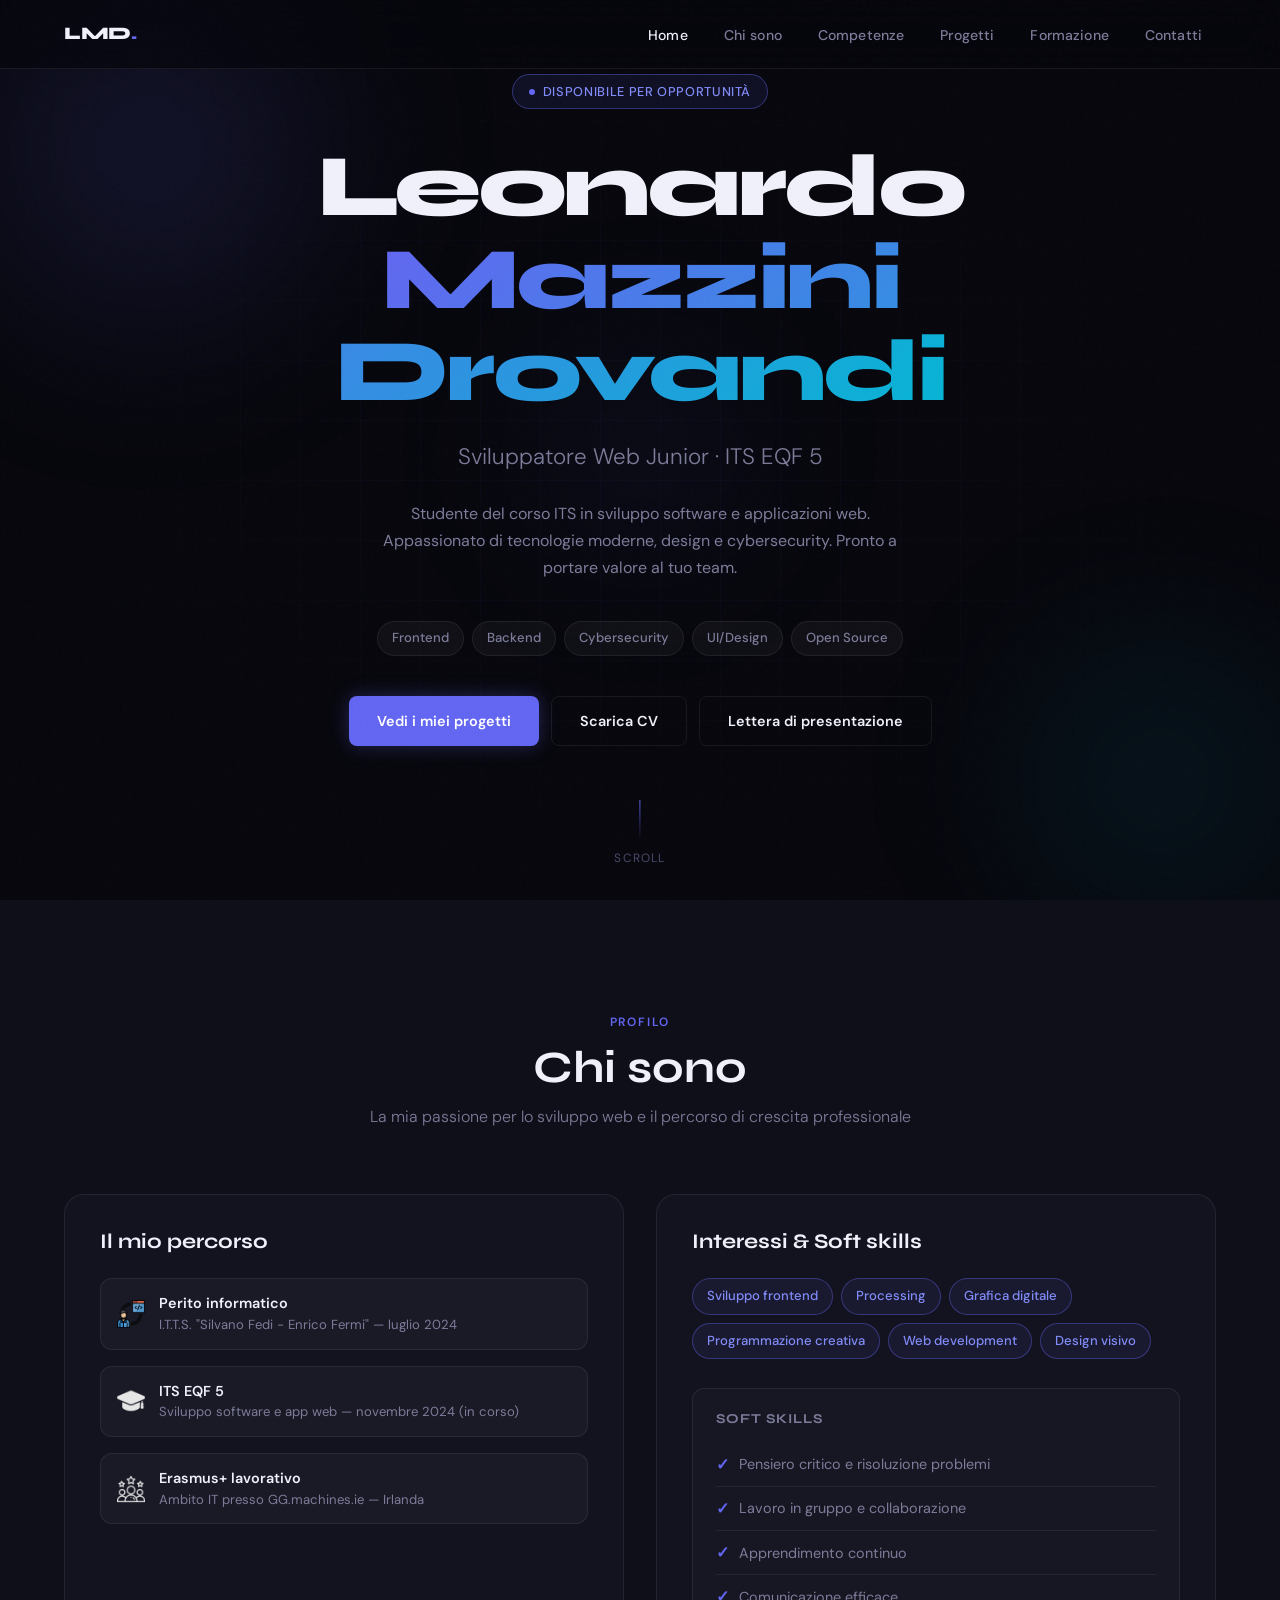
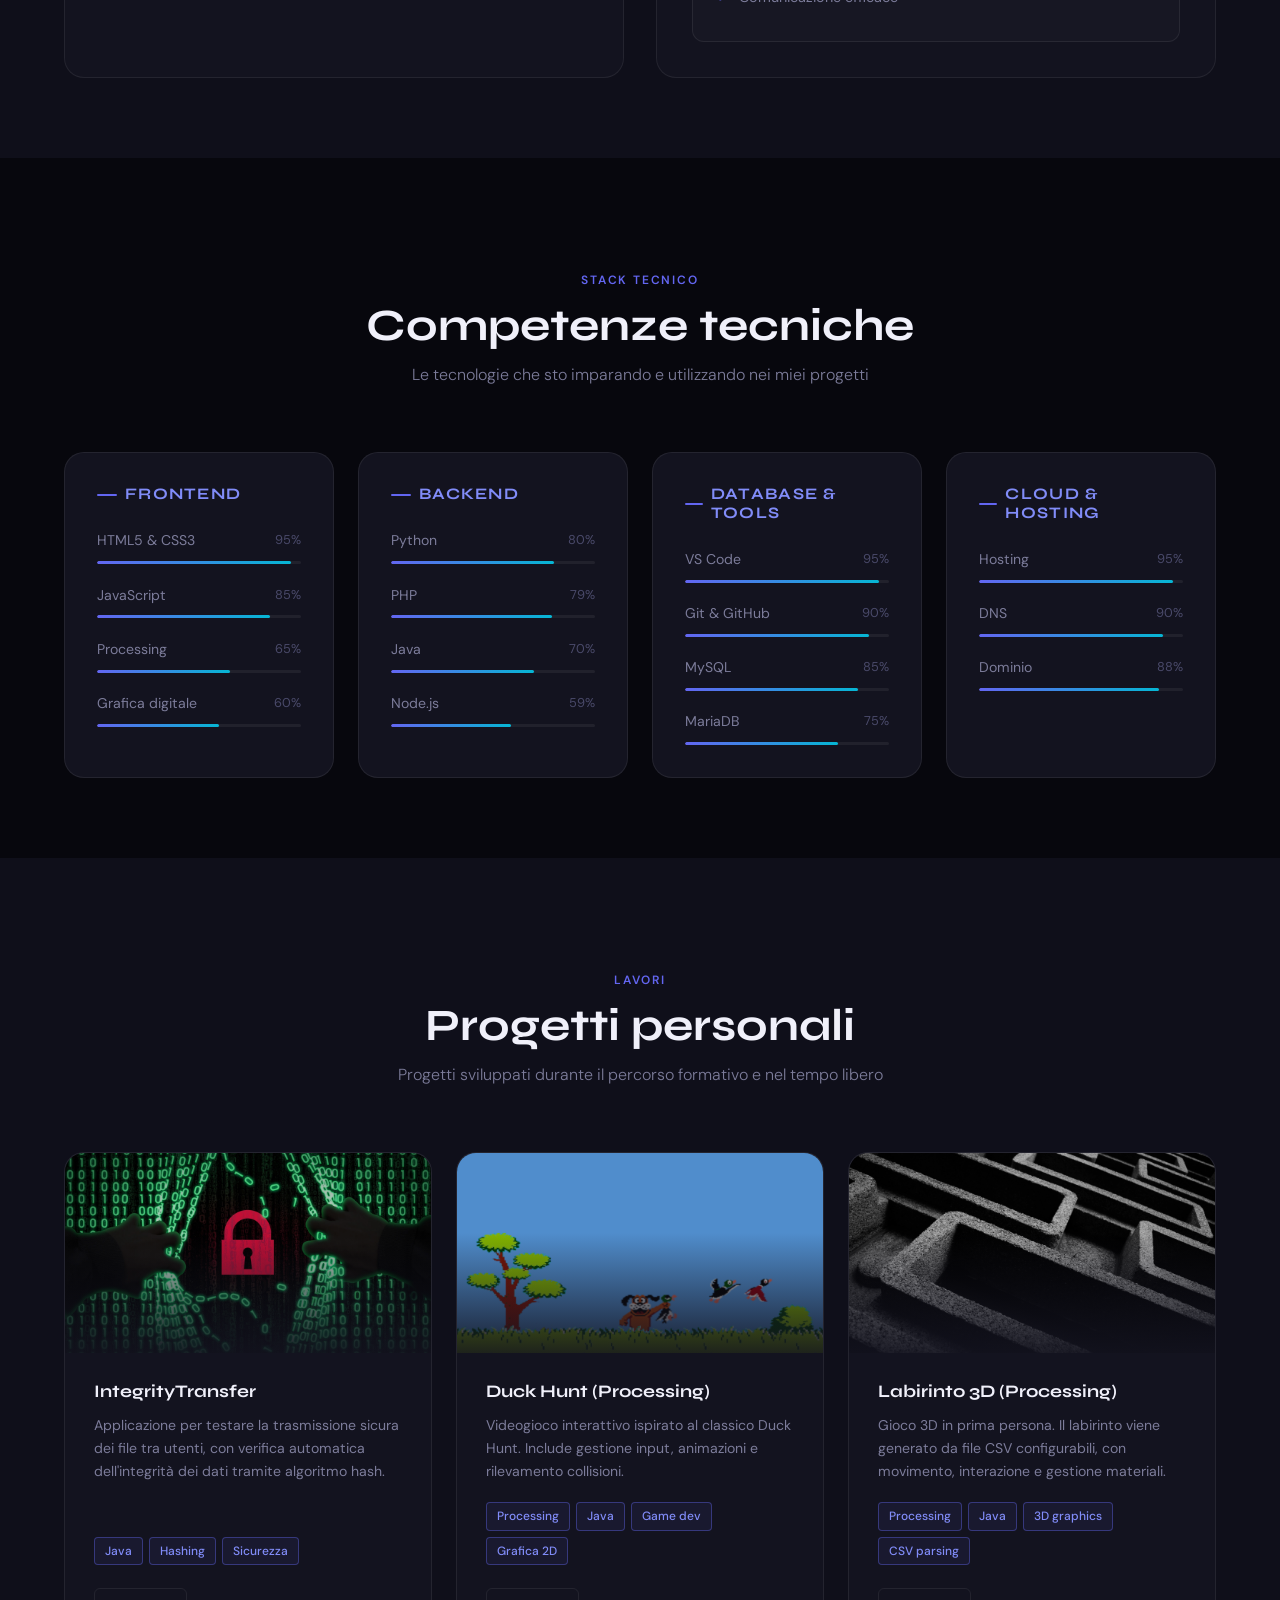
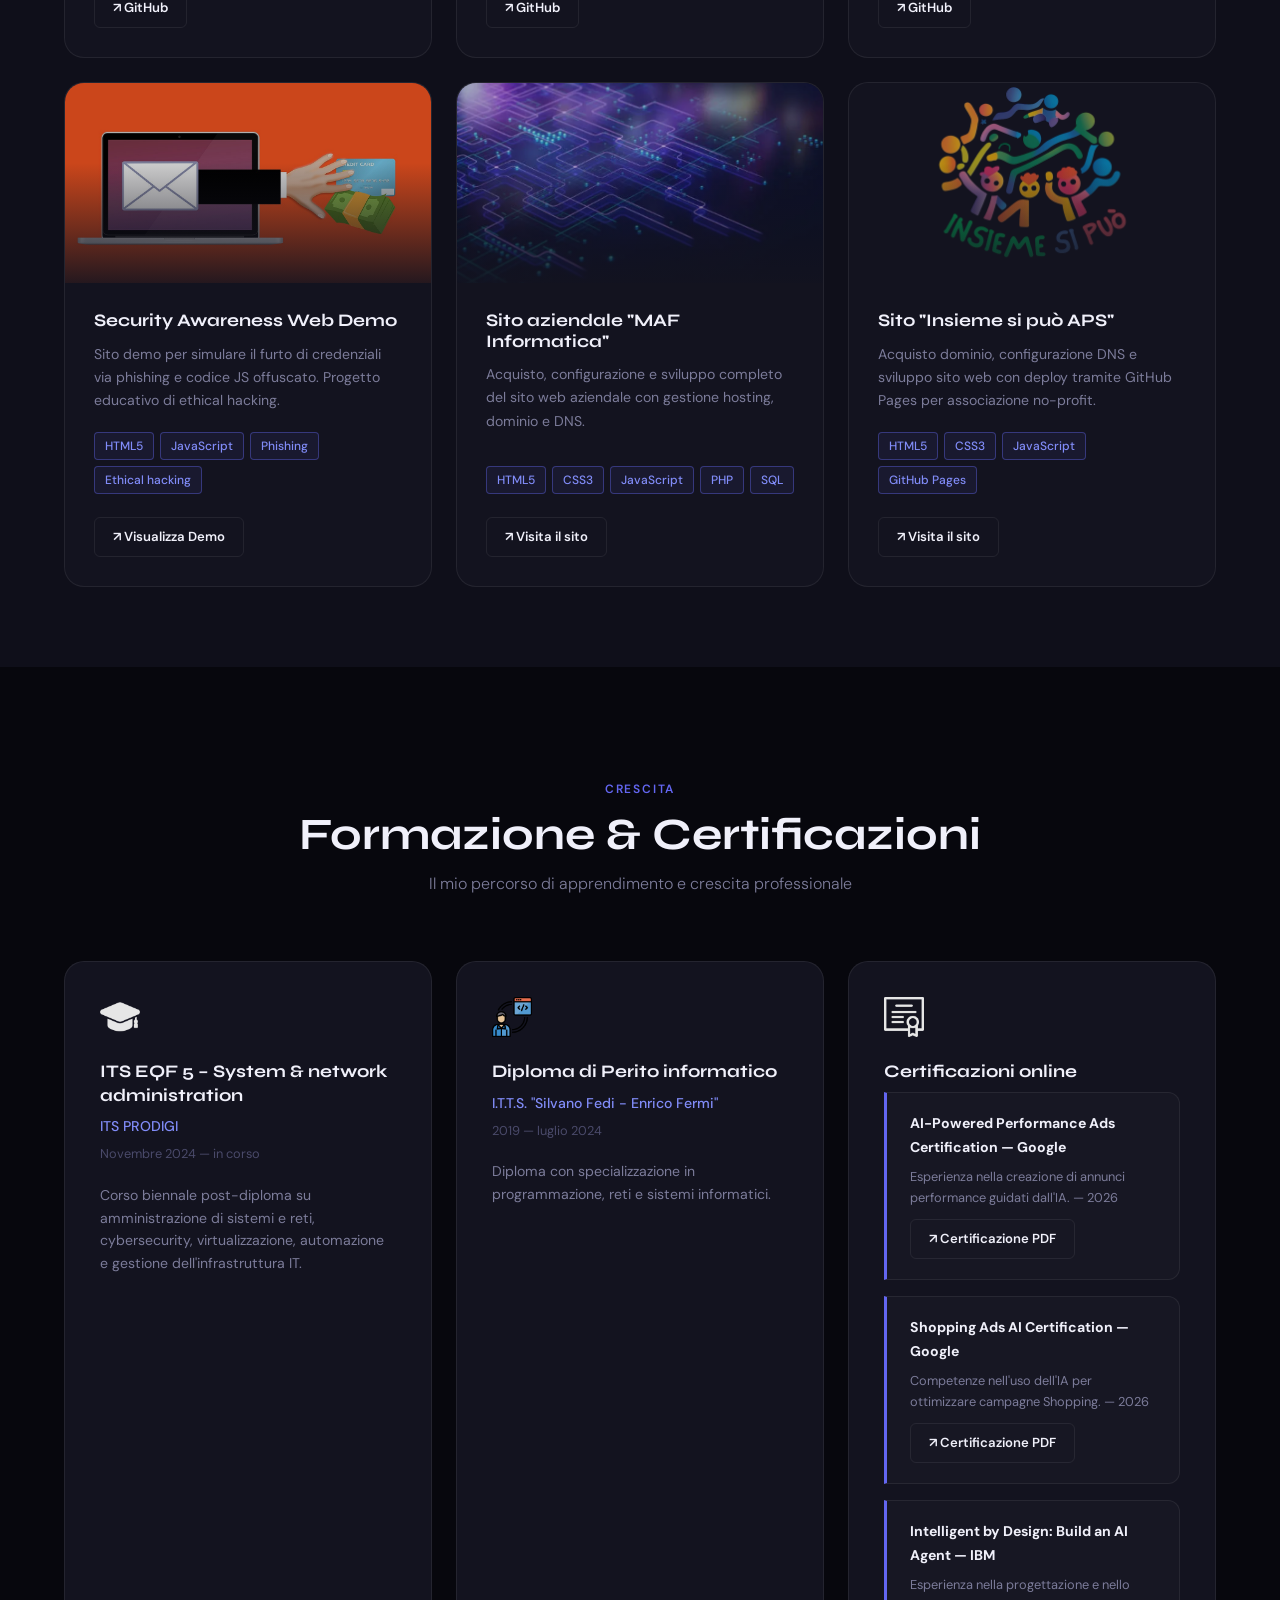
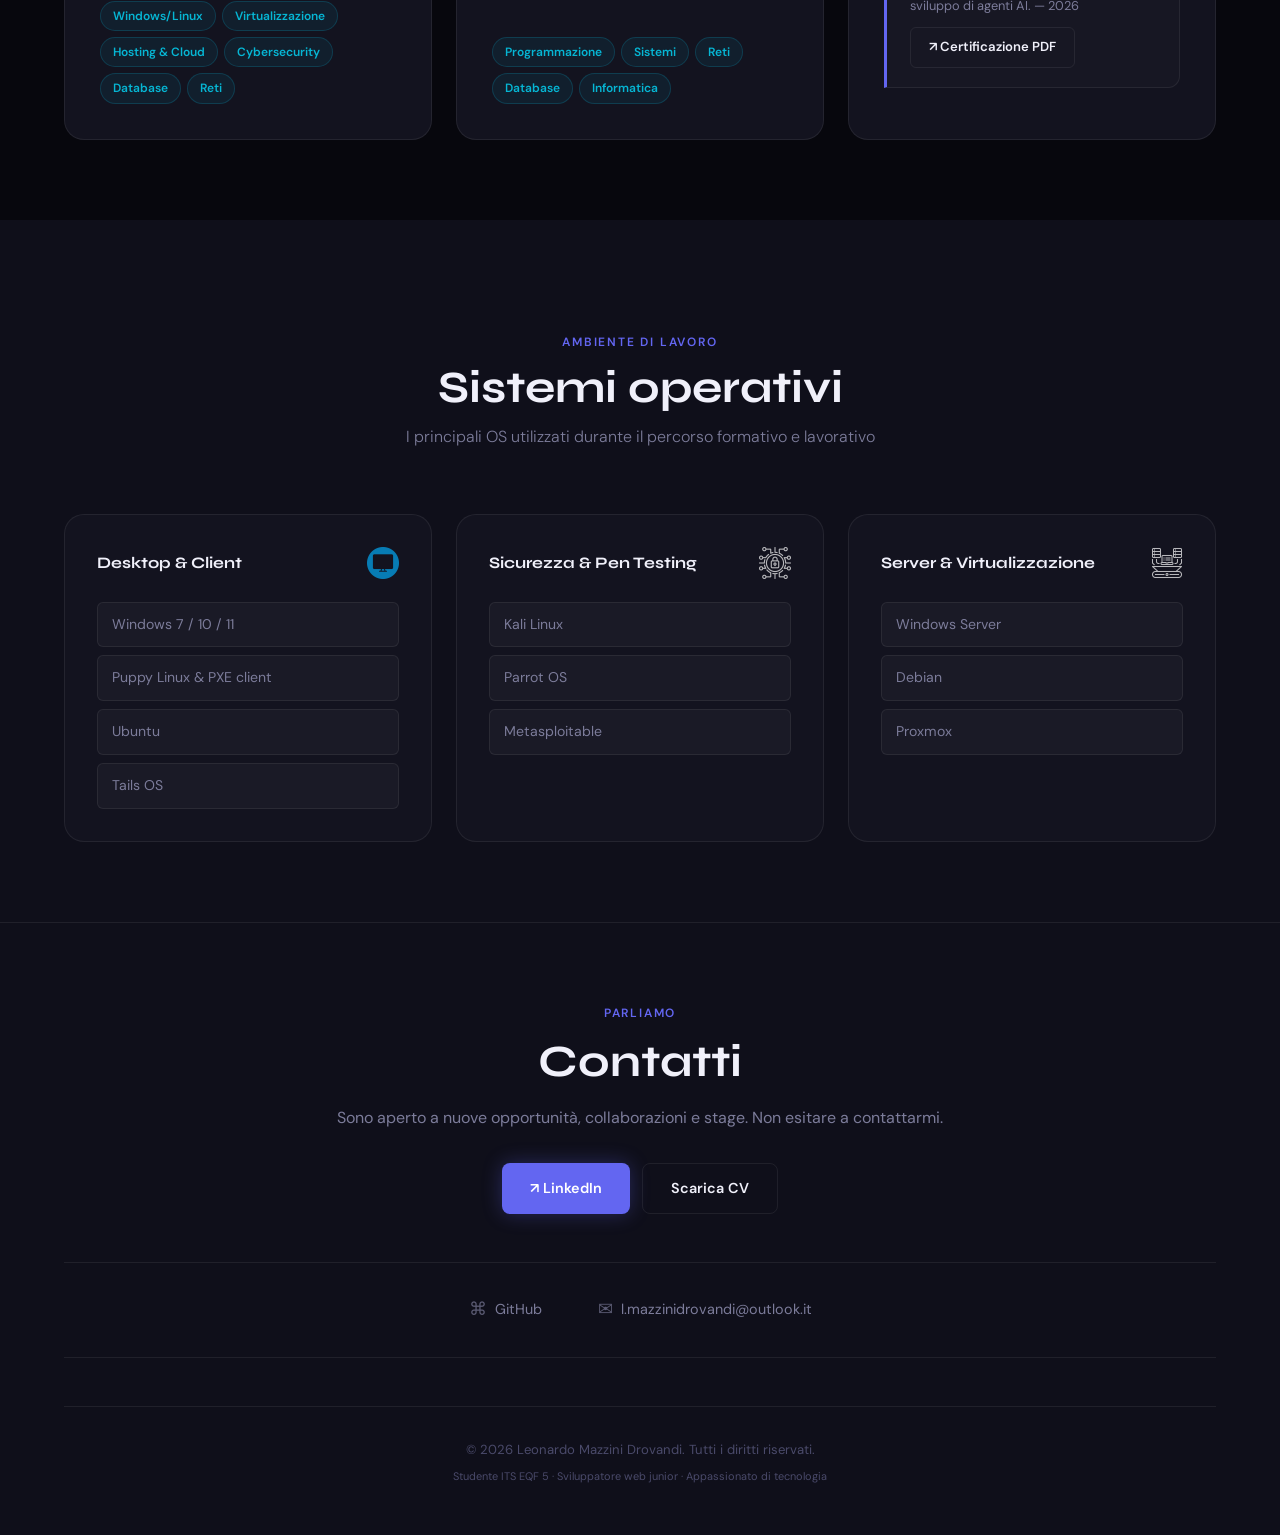
==== commit a60e5954: "Aggiunta certificazione IBM" ====
--- a/index.html
+++ b/index.html
@@ -366,6 +366,11 @@
                     <span>Competenze nell'uso dell'IA per ottimizzare campagne Shopping. — 2026</span>
                     <a href="certifications/CertificazioneMarketingAI.pdf" class="btn-github" target="_blank" style="margin-top:4px;">↗ Certificazione PDF</a>
                 </div>
+				<div class="cert-box">
+                    <strong>Intelligent by Design: Build an AI Agent — IBM</strong>
+                    <span>Esperienza nella progettazione e nello sviluppo di agenti AI. — 2026</span>
+                    <a href="certifications/certifications/CertificazioneIBM" class="btn-github" target="_blank" style="margin-top:4px;">↗ Certificazione PDF</a>
+                </div>
             </div>
         </div>
     </section>
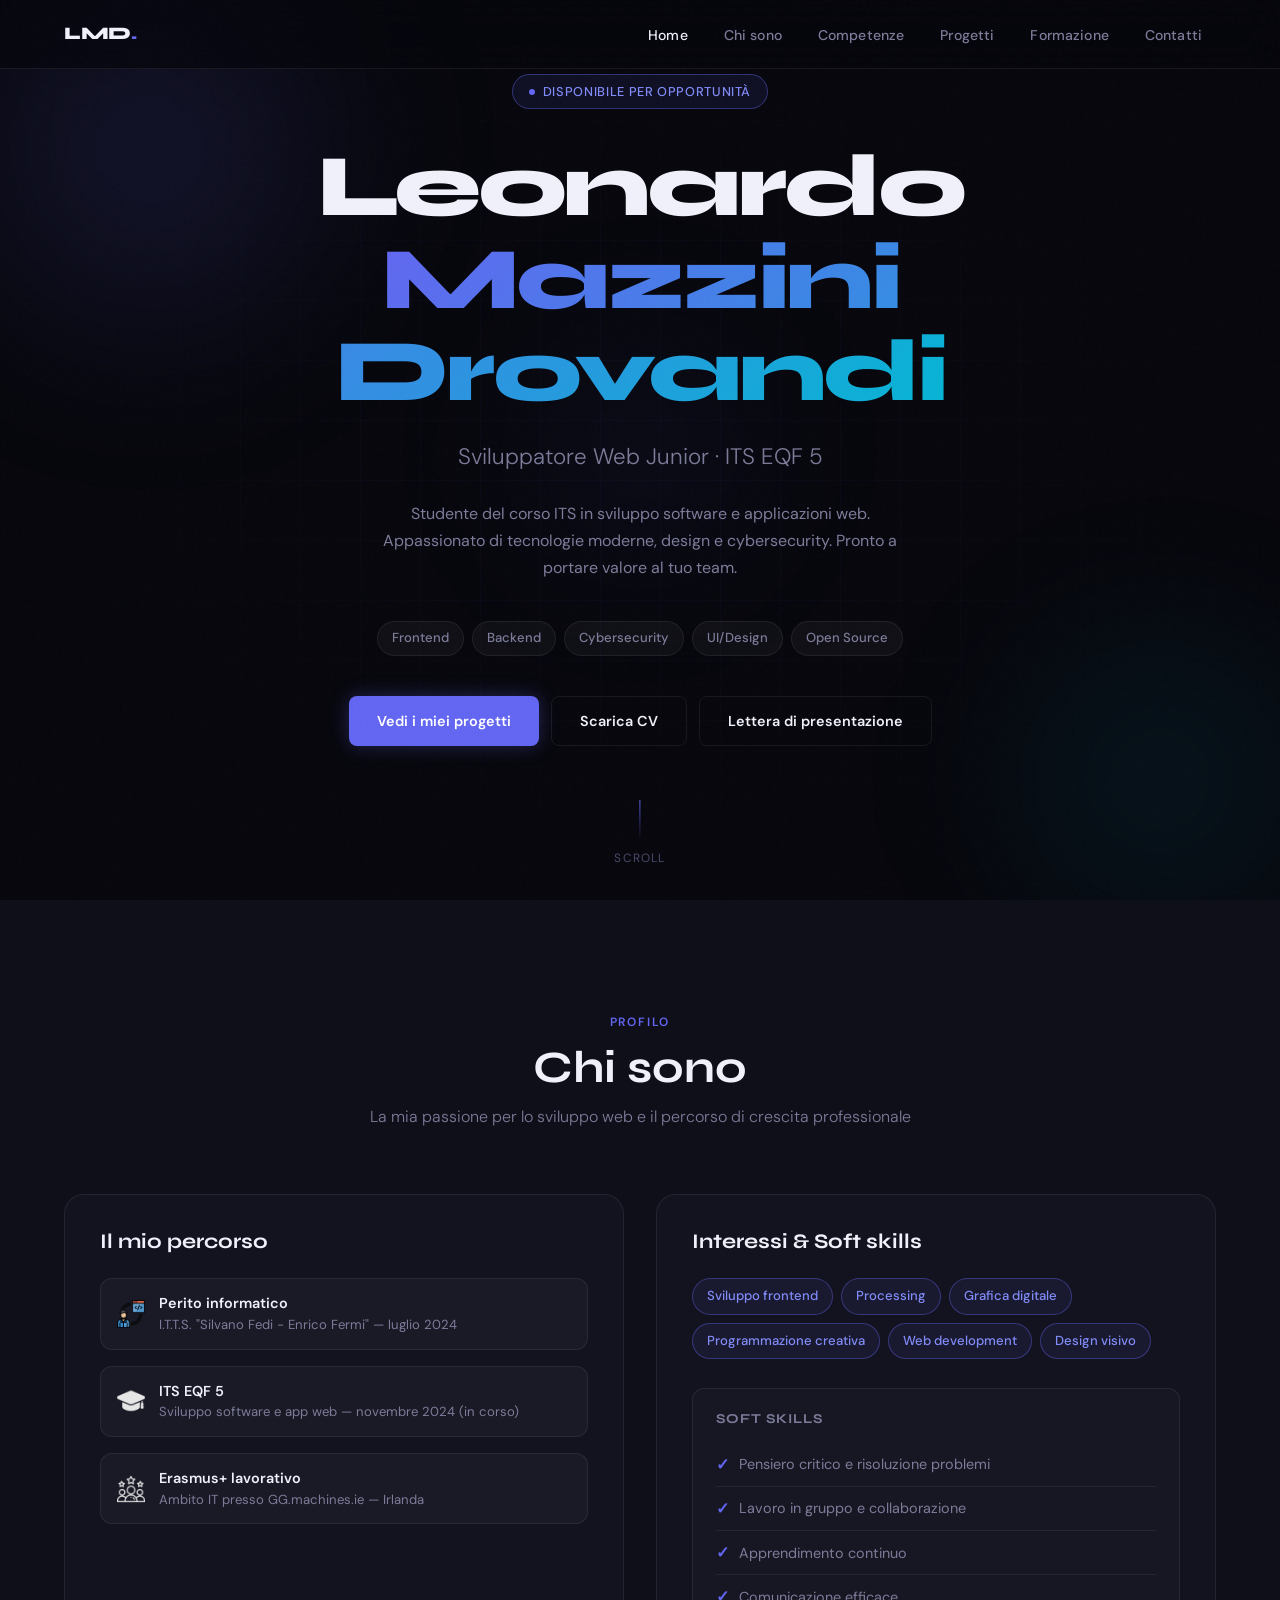
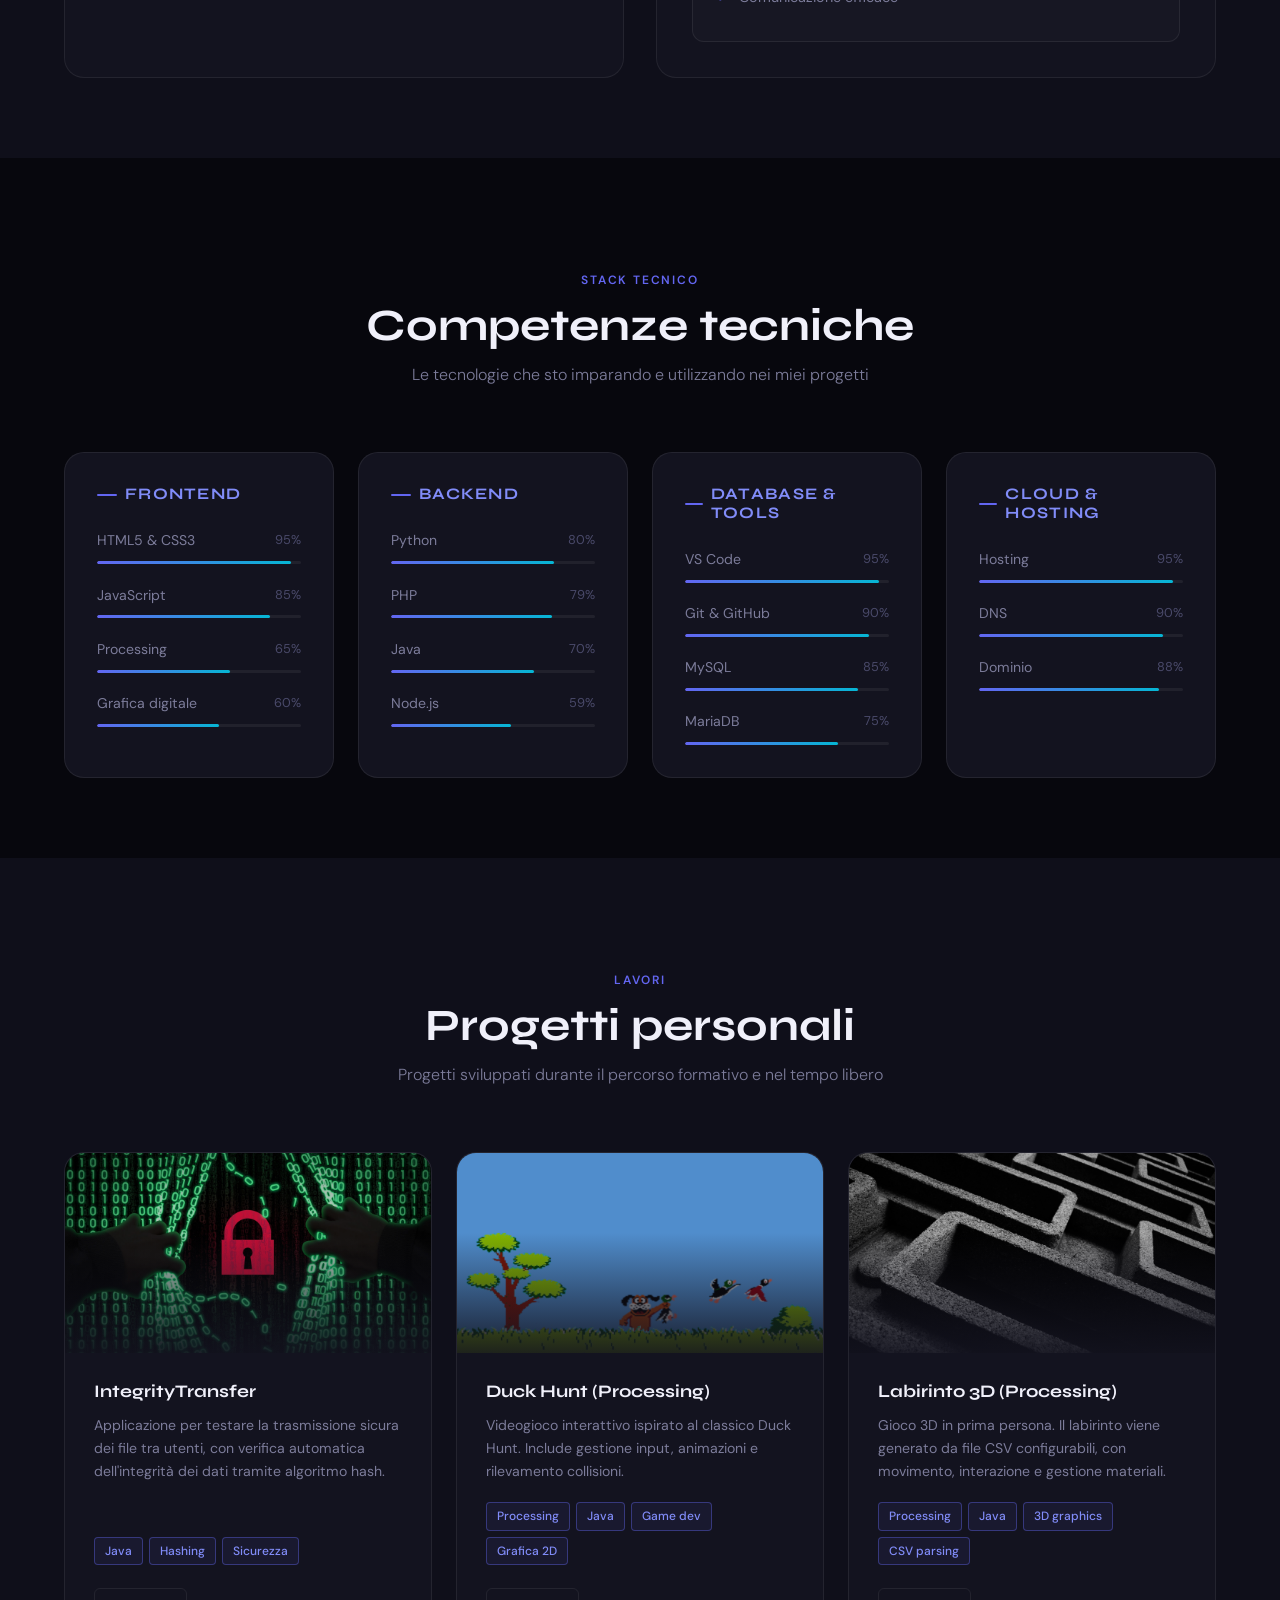
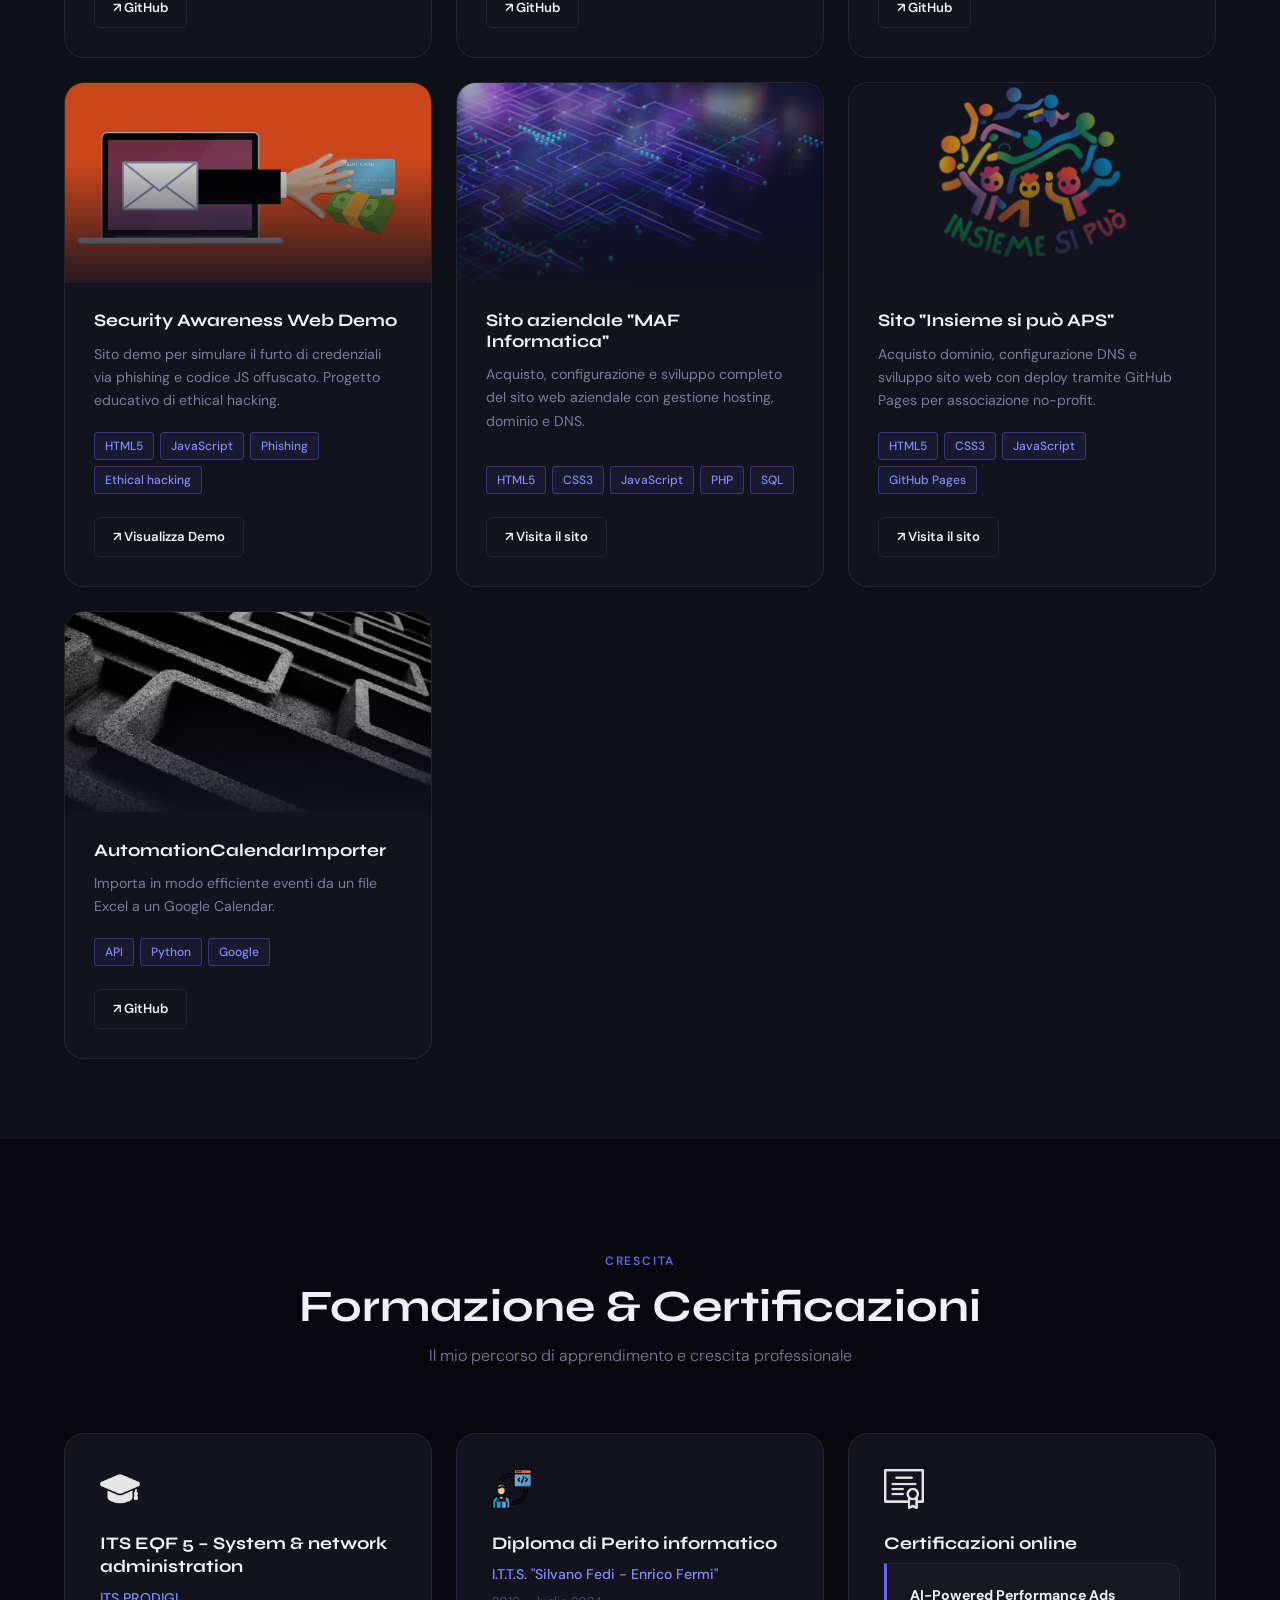
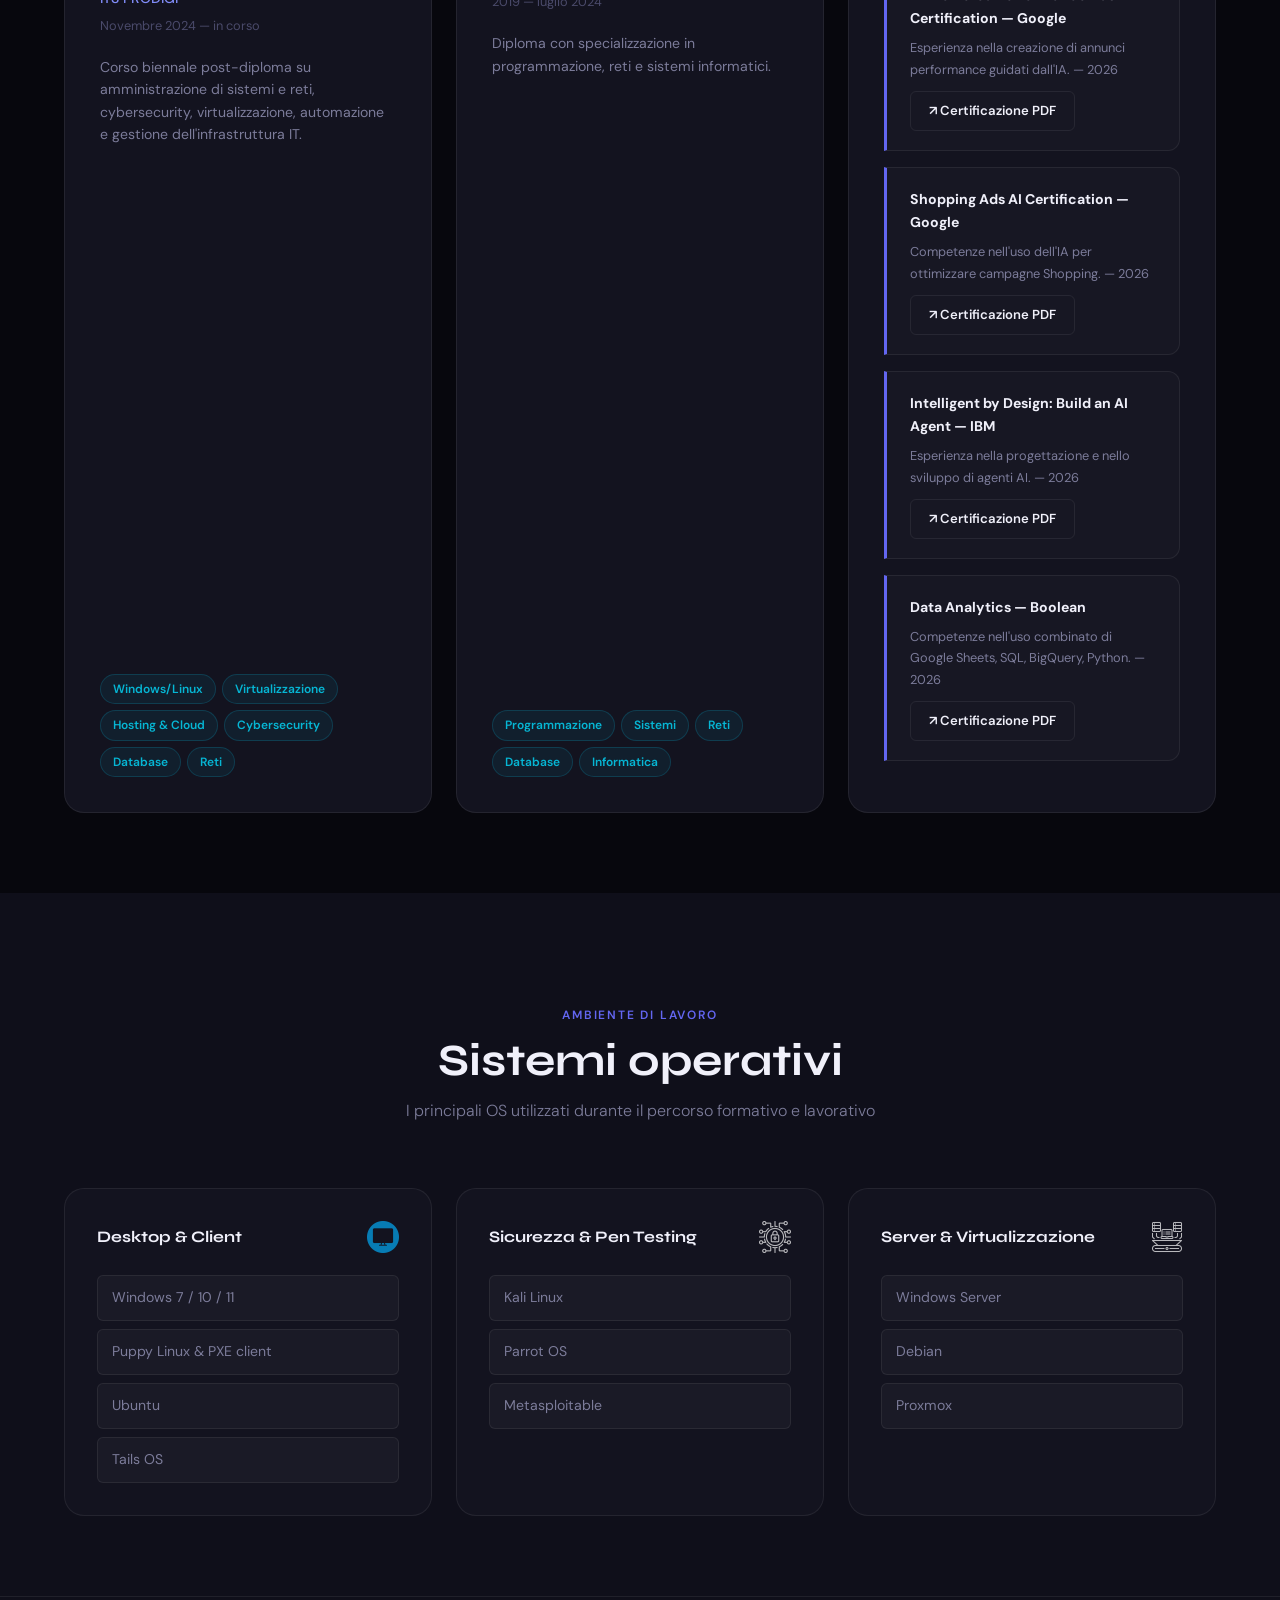
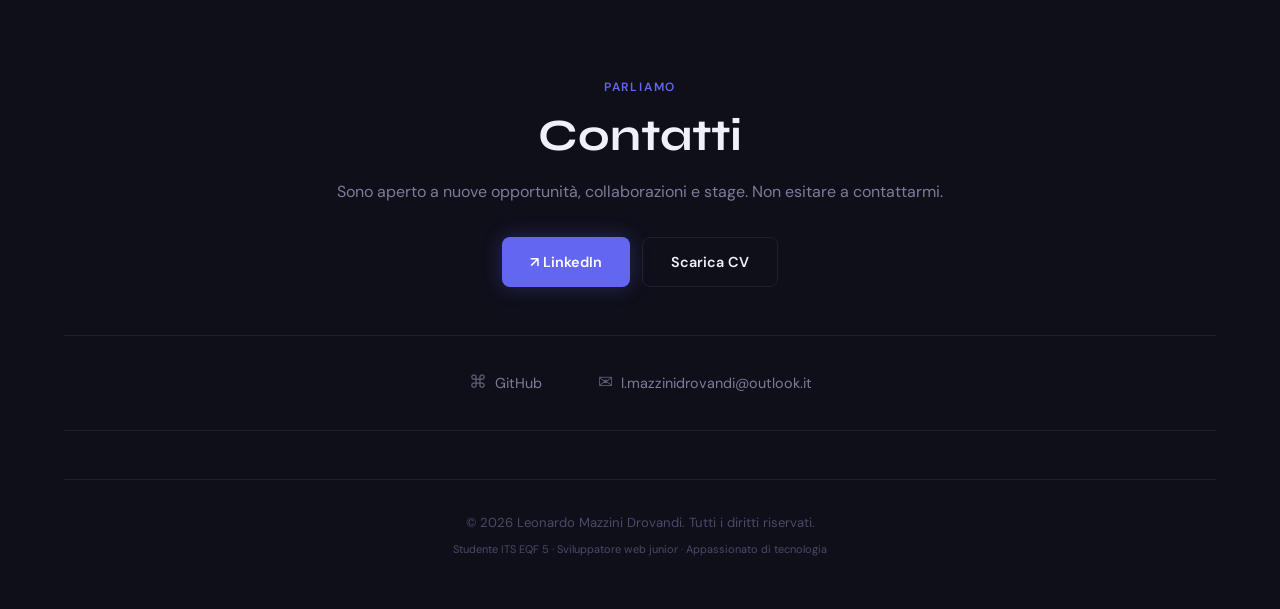
==== commit 2b6b3510: "Inserito nuovo progetto automated importer calendar" ====
--- a/index.html
+++ b/index.html
@@ -310,6 +310,21 @@
                     <a href="https://www.insiemesipuo25.it" class="btn-github" target="_blank">↗ Visita il sito</a>
                 </div>
             </div>
+			
+			<div class="project-card reveal reveal-delay-2">
+                <div class="project-img-wrap">
+                    <img src="images/progetto3.png" alt="Labirinto 3D" class="project-img">
+                    <div class="project-img-overlay"></div>
+                </div>
+                <div class="project-content">
+                    <h3>AutomationCalendarImporter</h3>
+                    <p>Importa in modo efficiente eventi da un file Excel a un Google Calendar.</p>
+                    <div class="tech-stack">
+                        <span>API</span><span>Python</span><span>Google</span>
+                    </div>
+                    <a href="https://github.com/LeonardoMazziniDrovandi/AutomationCalendarImporter" class="btn-github" target="_blank">↗ GitHub</a>
+                </div>
+            </div>
 
         </div>
     </section>
@@ -369,7 +384,12 @@
 				<div class="cert-box">
                     <strong>Intelligent by Design: Build an AI Agent — IBM</strong>
                     <span>Esperienza nella progettazione e nello sviluppo di agenti AI. — 2026</span>
-                    <a href="certifications/certifications/CertificazioneIBM" class="btn-github" target="_blank" style="margin-top:4px;">↗ Certificazione PDF</a>
+                    <a href="certifications/CertificazioneIBM.pdf" class="btn-github" target="_blank" style="margin-top:4px;">↗ Certificazione PDF</a>
+                </div>
+				<div class="cert-box">
+                    <strong>Data Analytics — Boolean</strong>
+                    <span>Competenze nell'uso combinato di Google Sheets, SQL, BigQuery, Python. — 2026</span>
+                    <a href="certifications/booleandataanalytics.pdf.pdf" class="btn-github" target="_blank" style="margin-top:4px;">↗ Certificazione PDF</a>
                 </div>
             </div>
         </div>
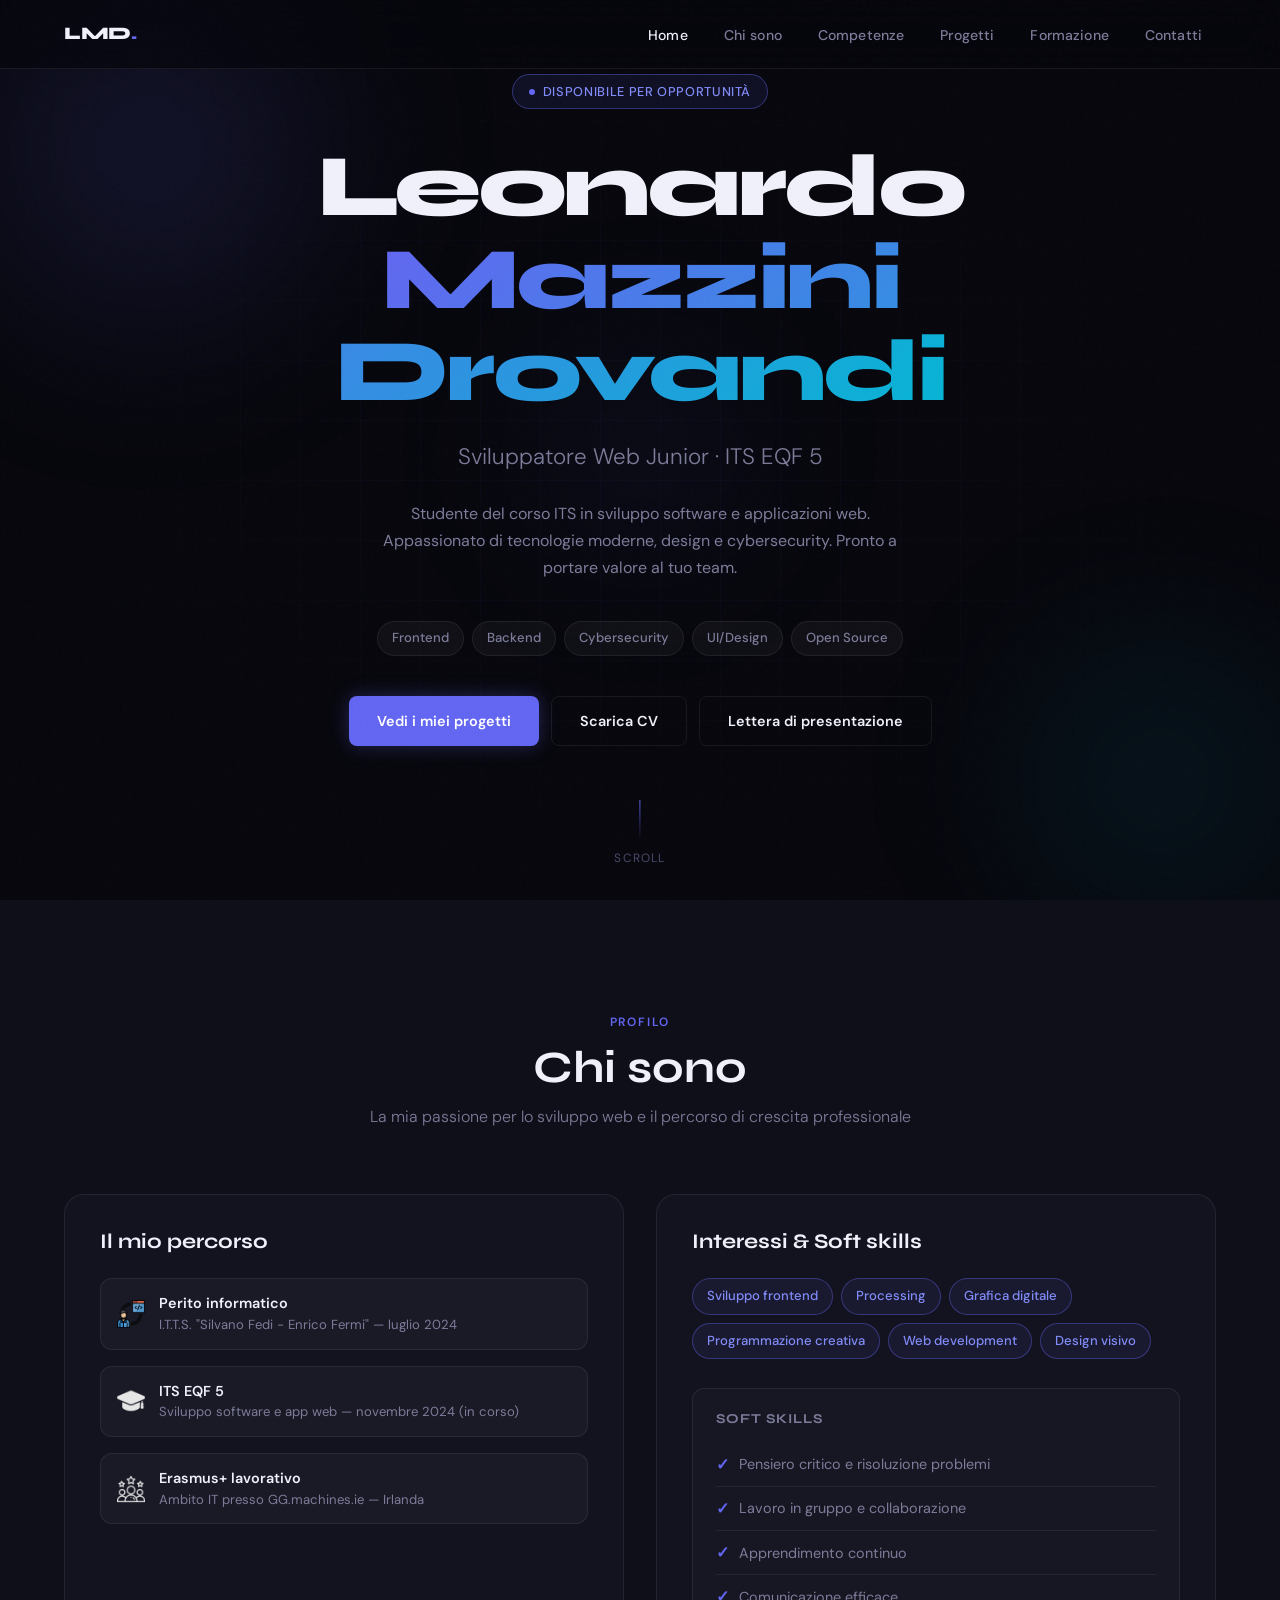
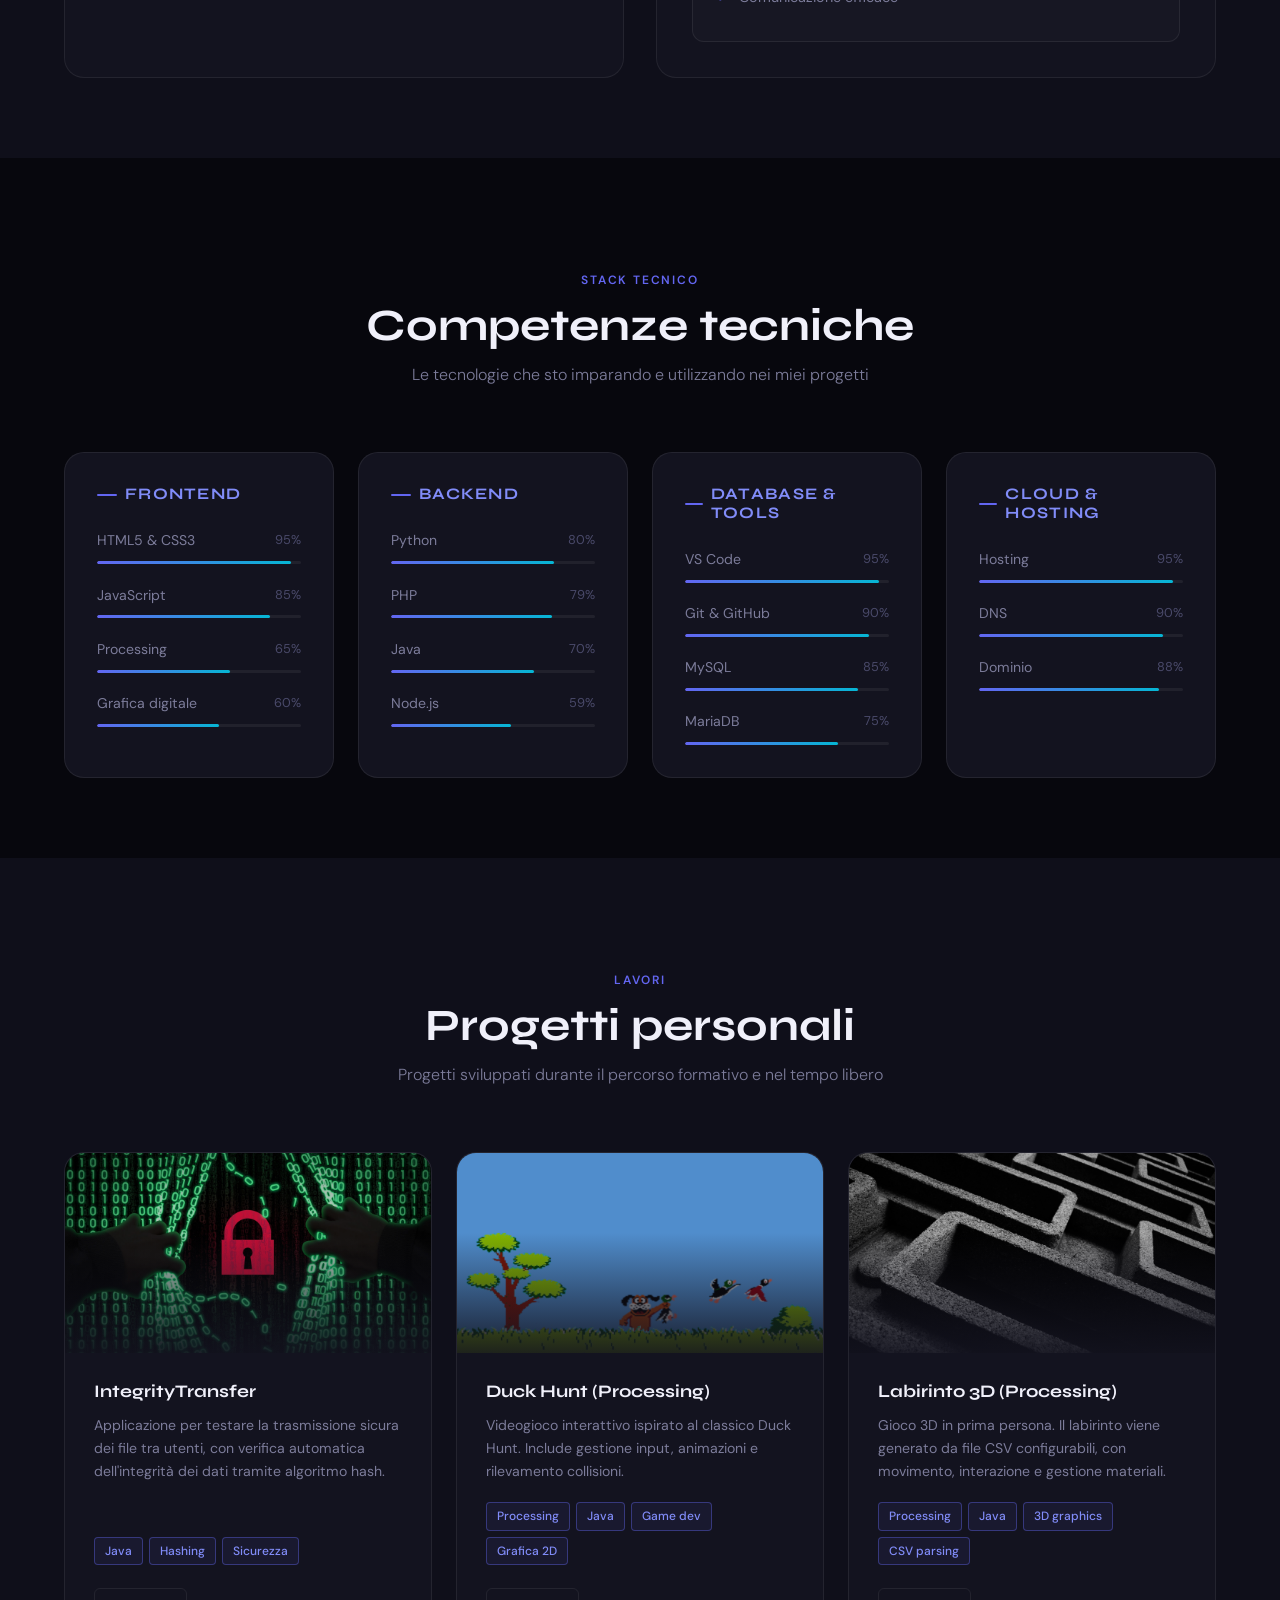
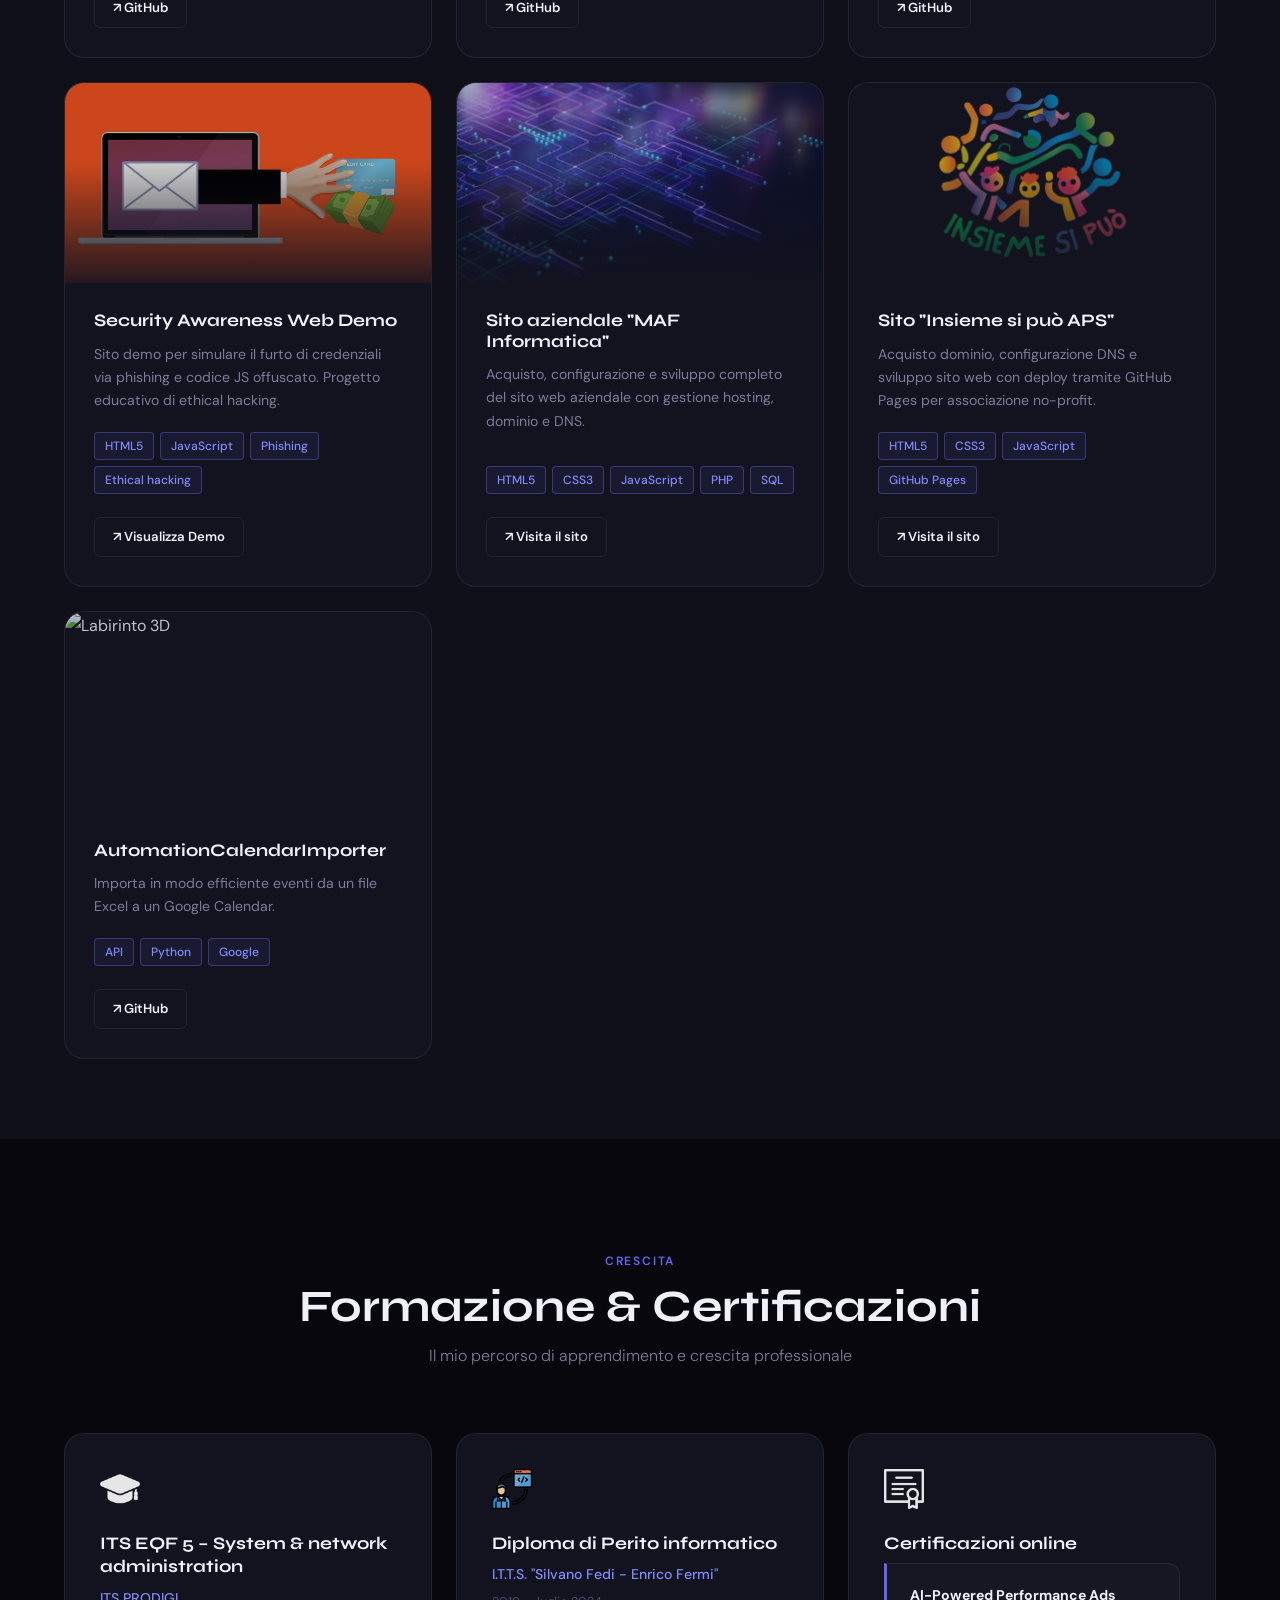
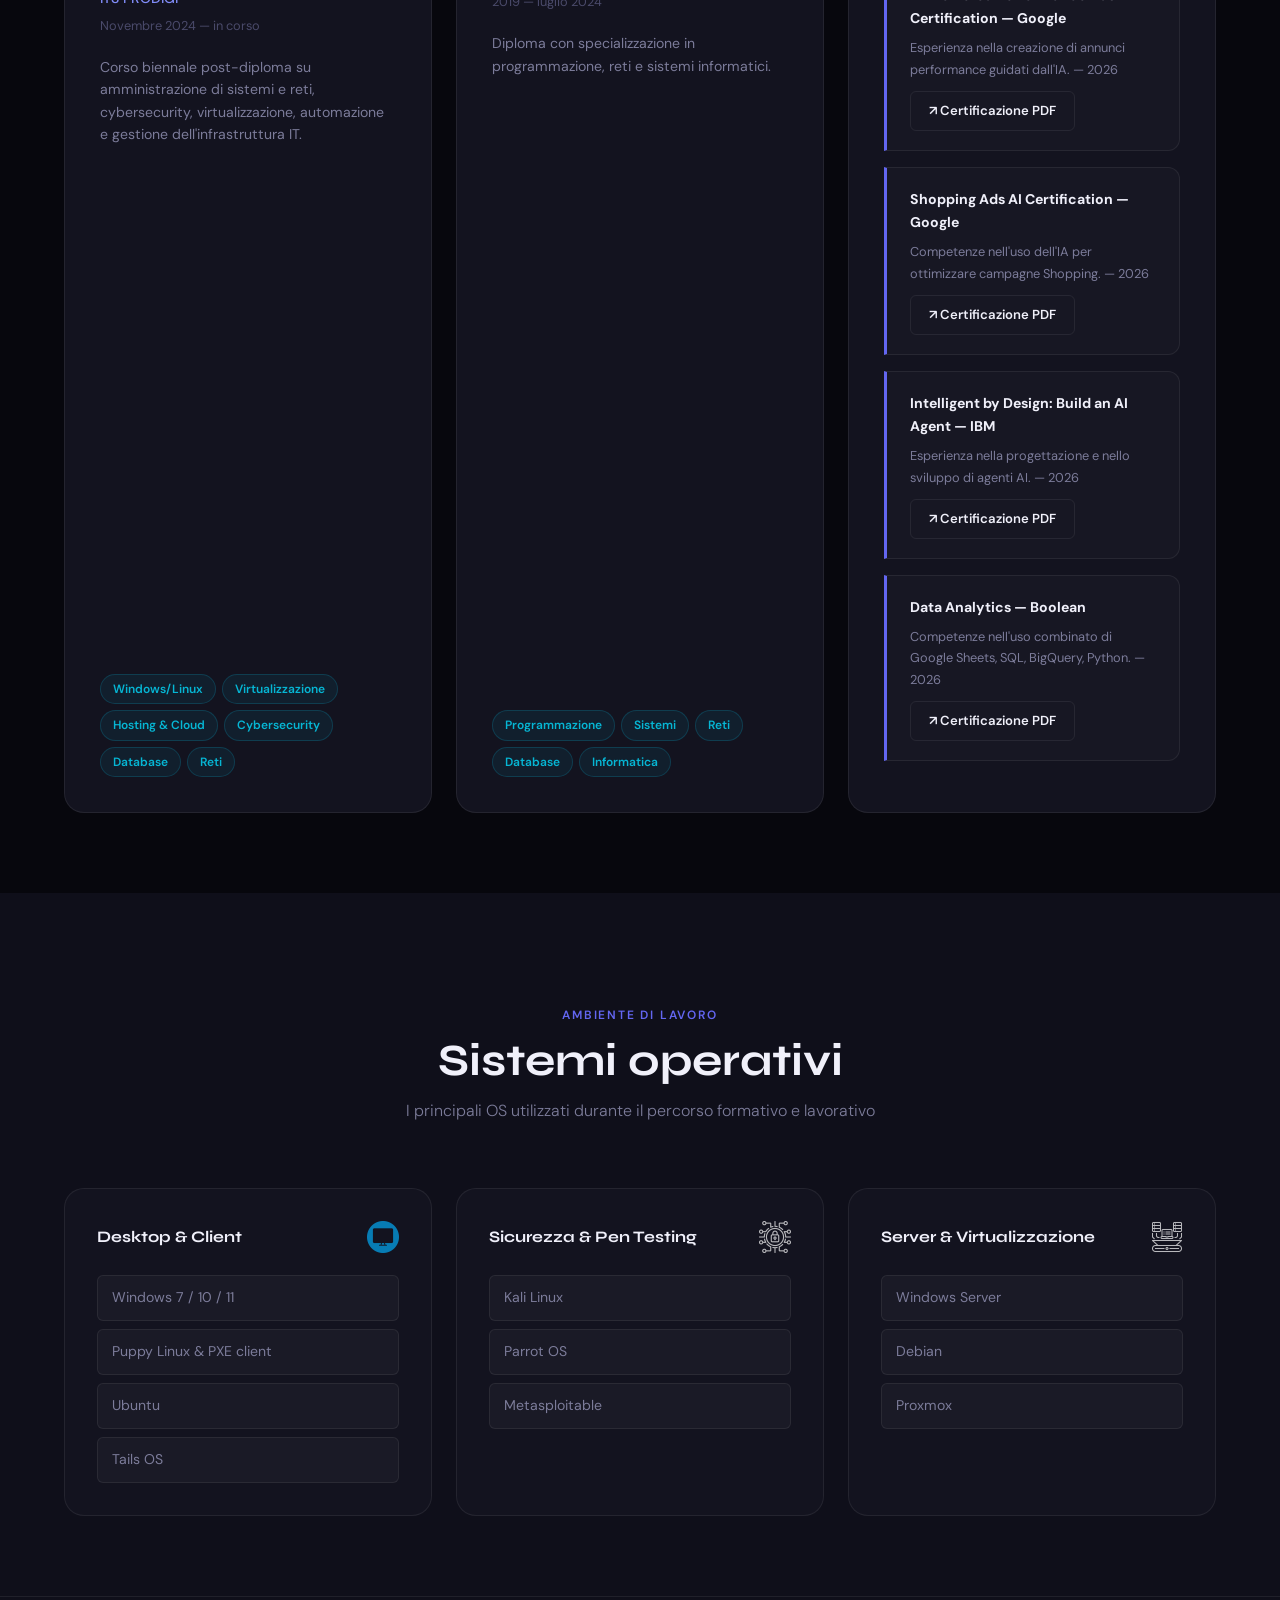
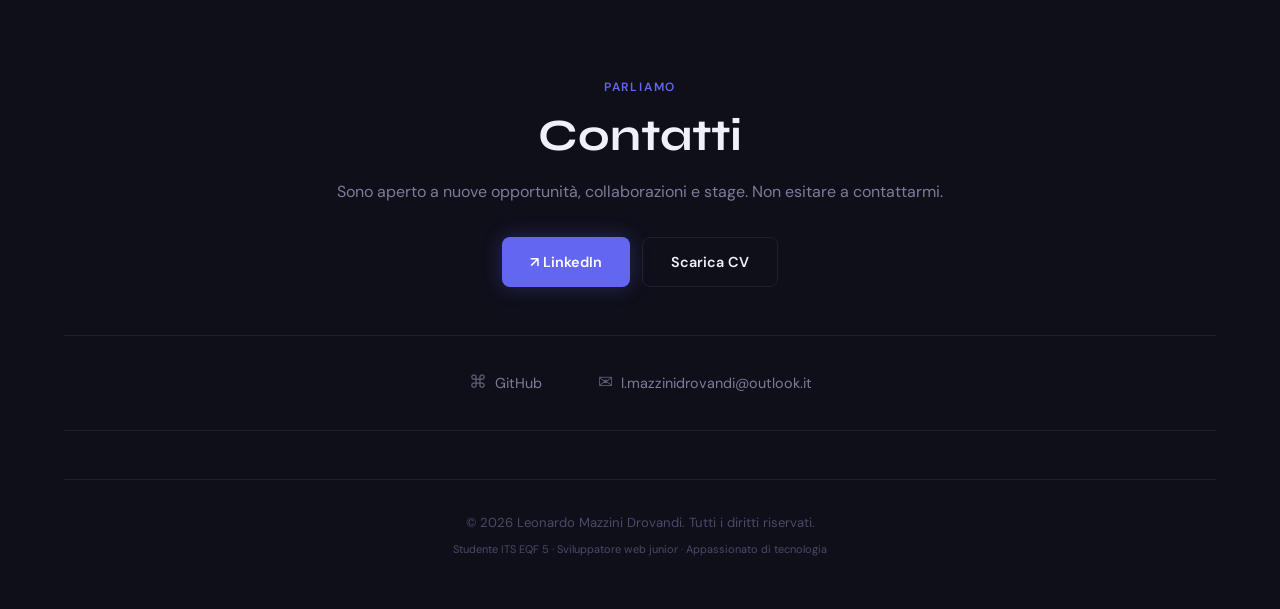
==== commit 553b1cd3: "fix image progetto5" ====
--- a/index.html
+++ b/index.html
@@ -313,7 +313,7 @@
 			
 			<div class="project-card reveal reveal-delay-2">
                 <div class="project-img-wrap">
-                    <img src="images/progetto3.png" alt="Labirinto 3D" class="project-img">
+                    <img src="images/progetto5.png" alt="Labirinto 3D" class="project-img">
                     <div class="project-img-overlay"></div>
                 </div>
                 <div class="project-content">
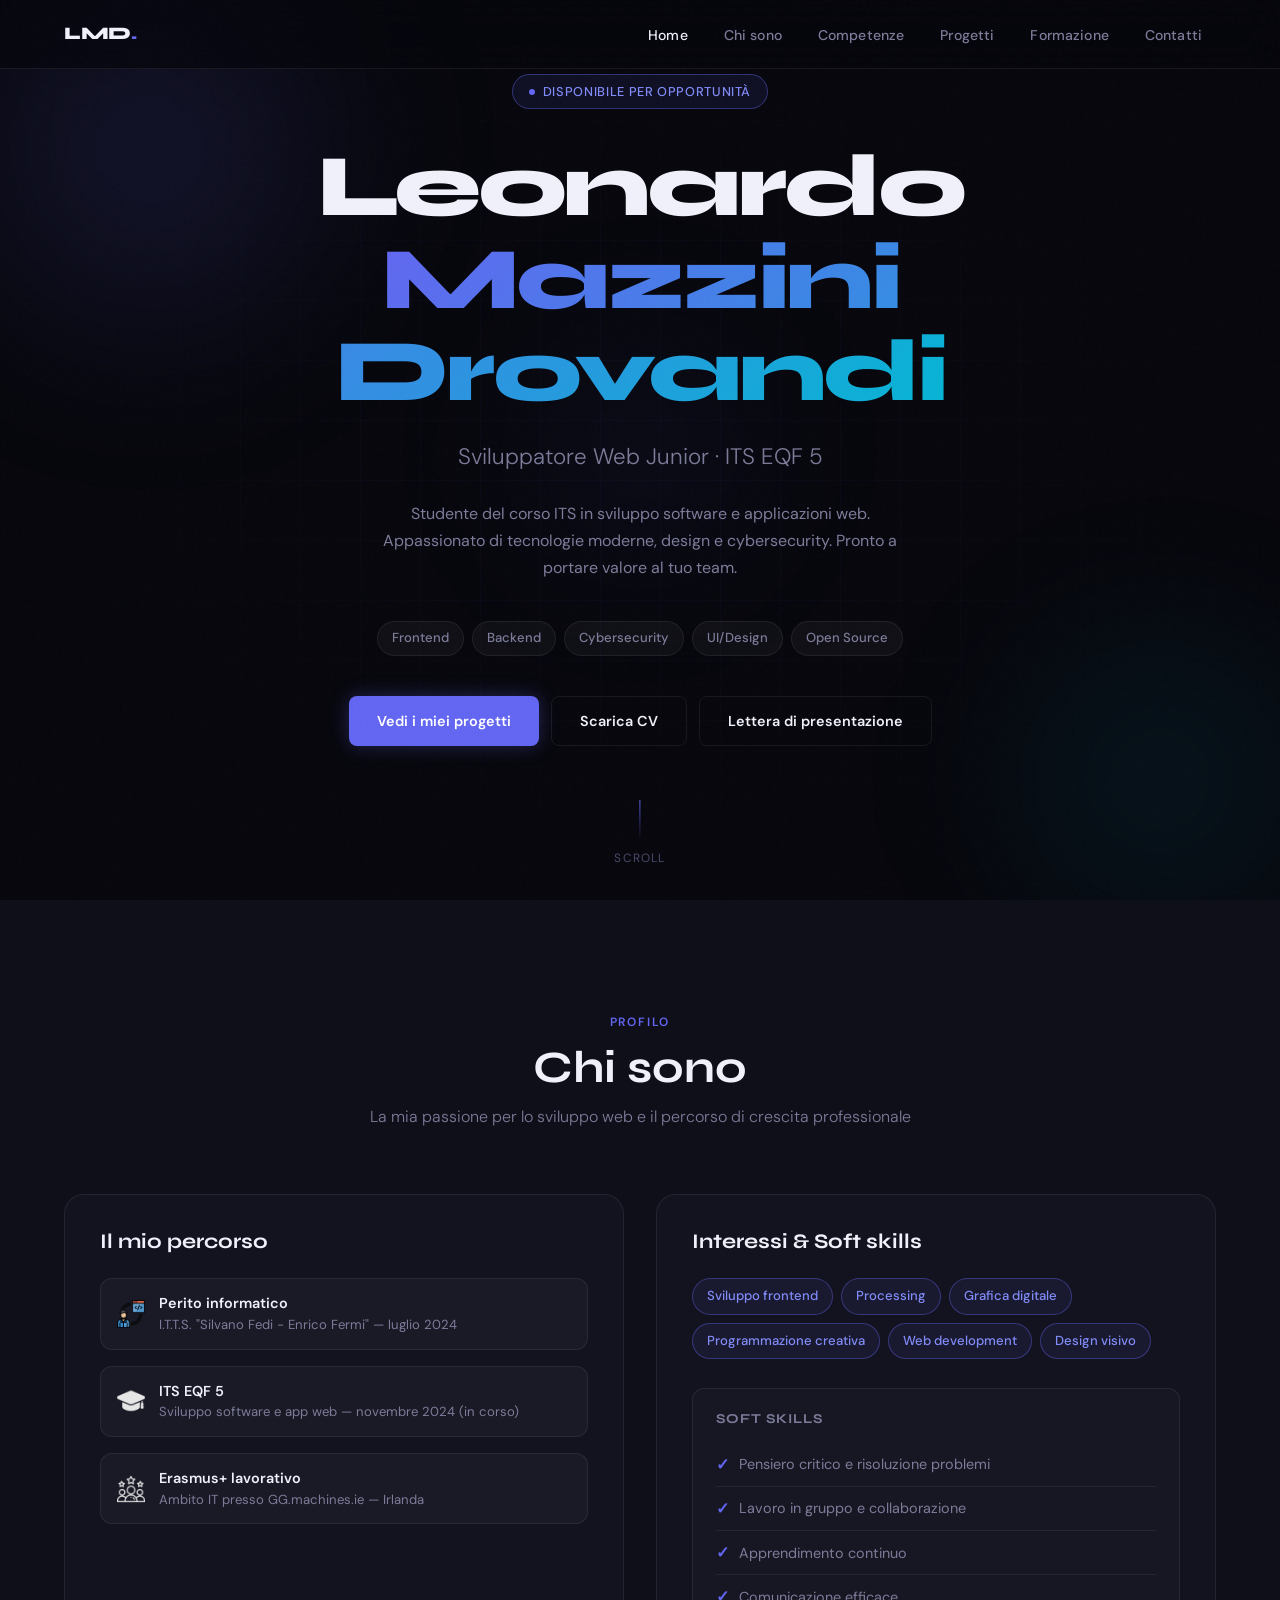
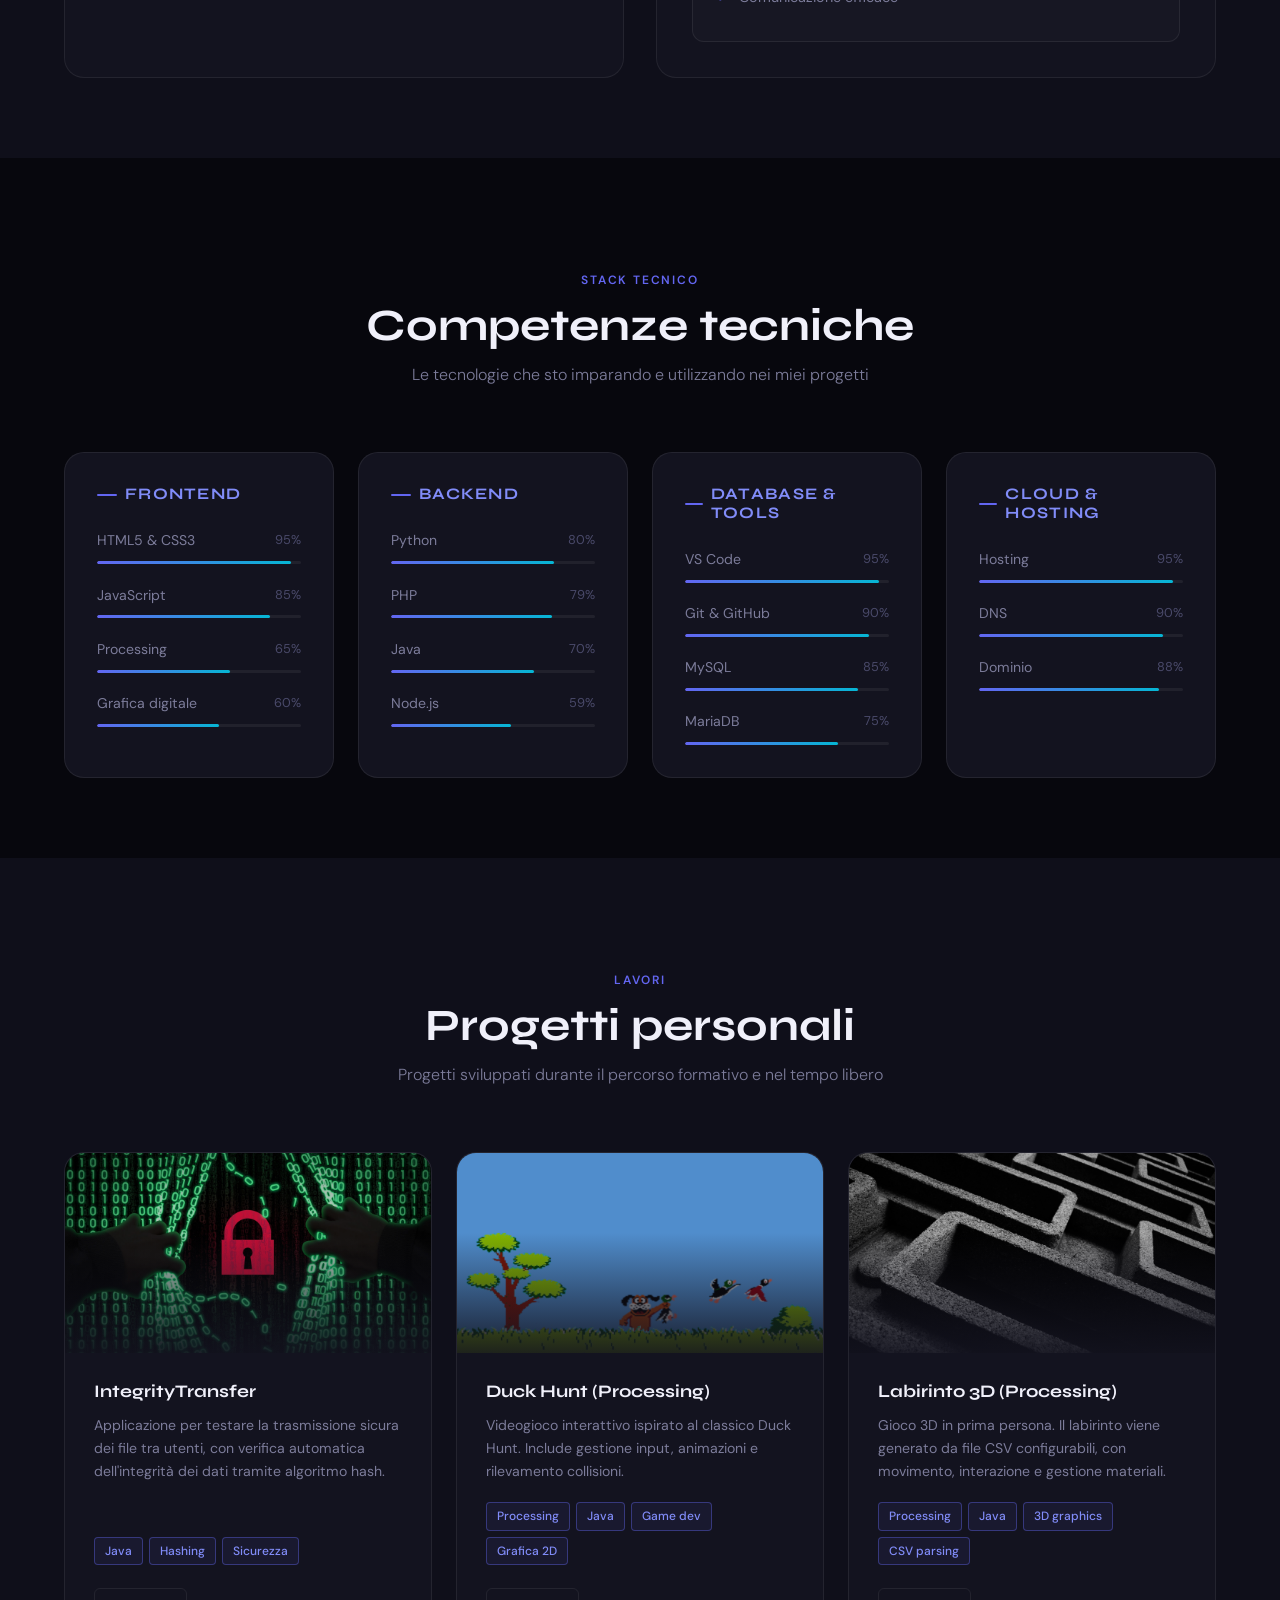
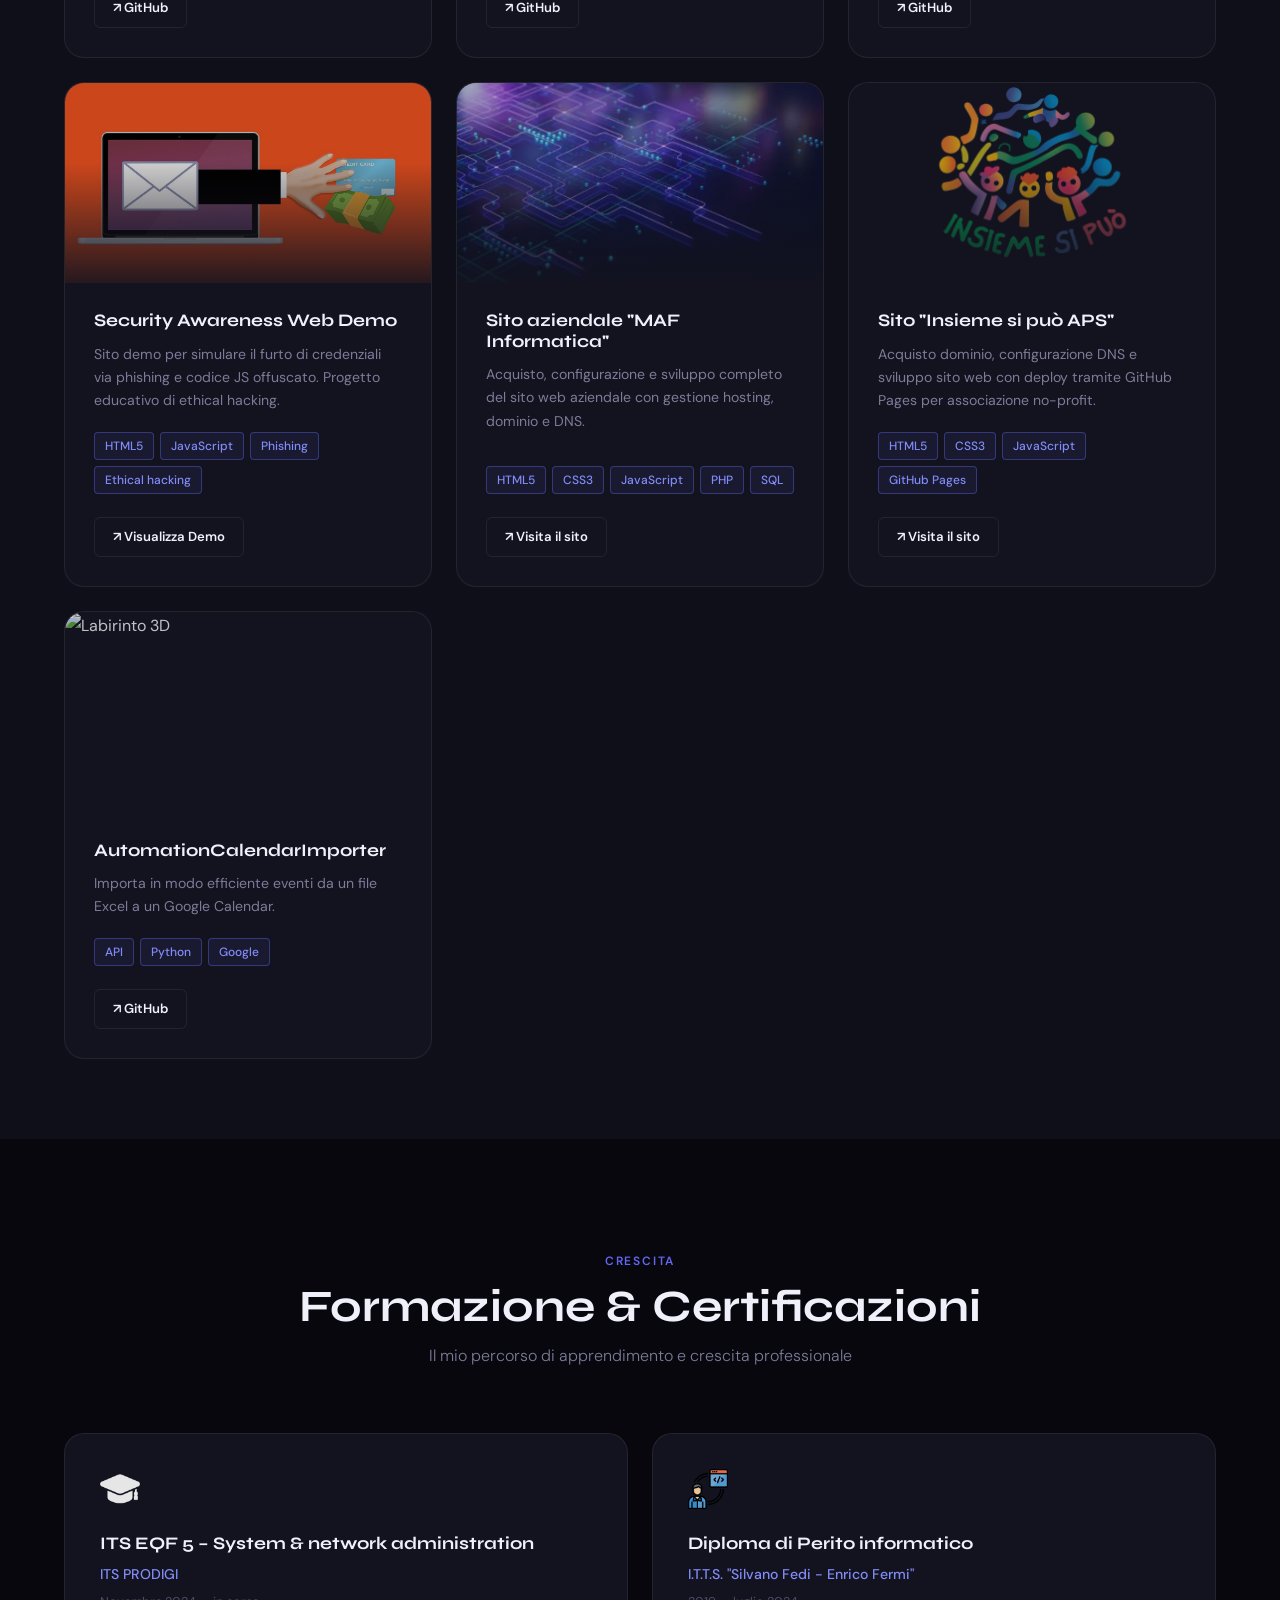
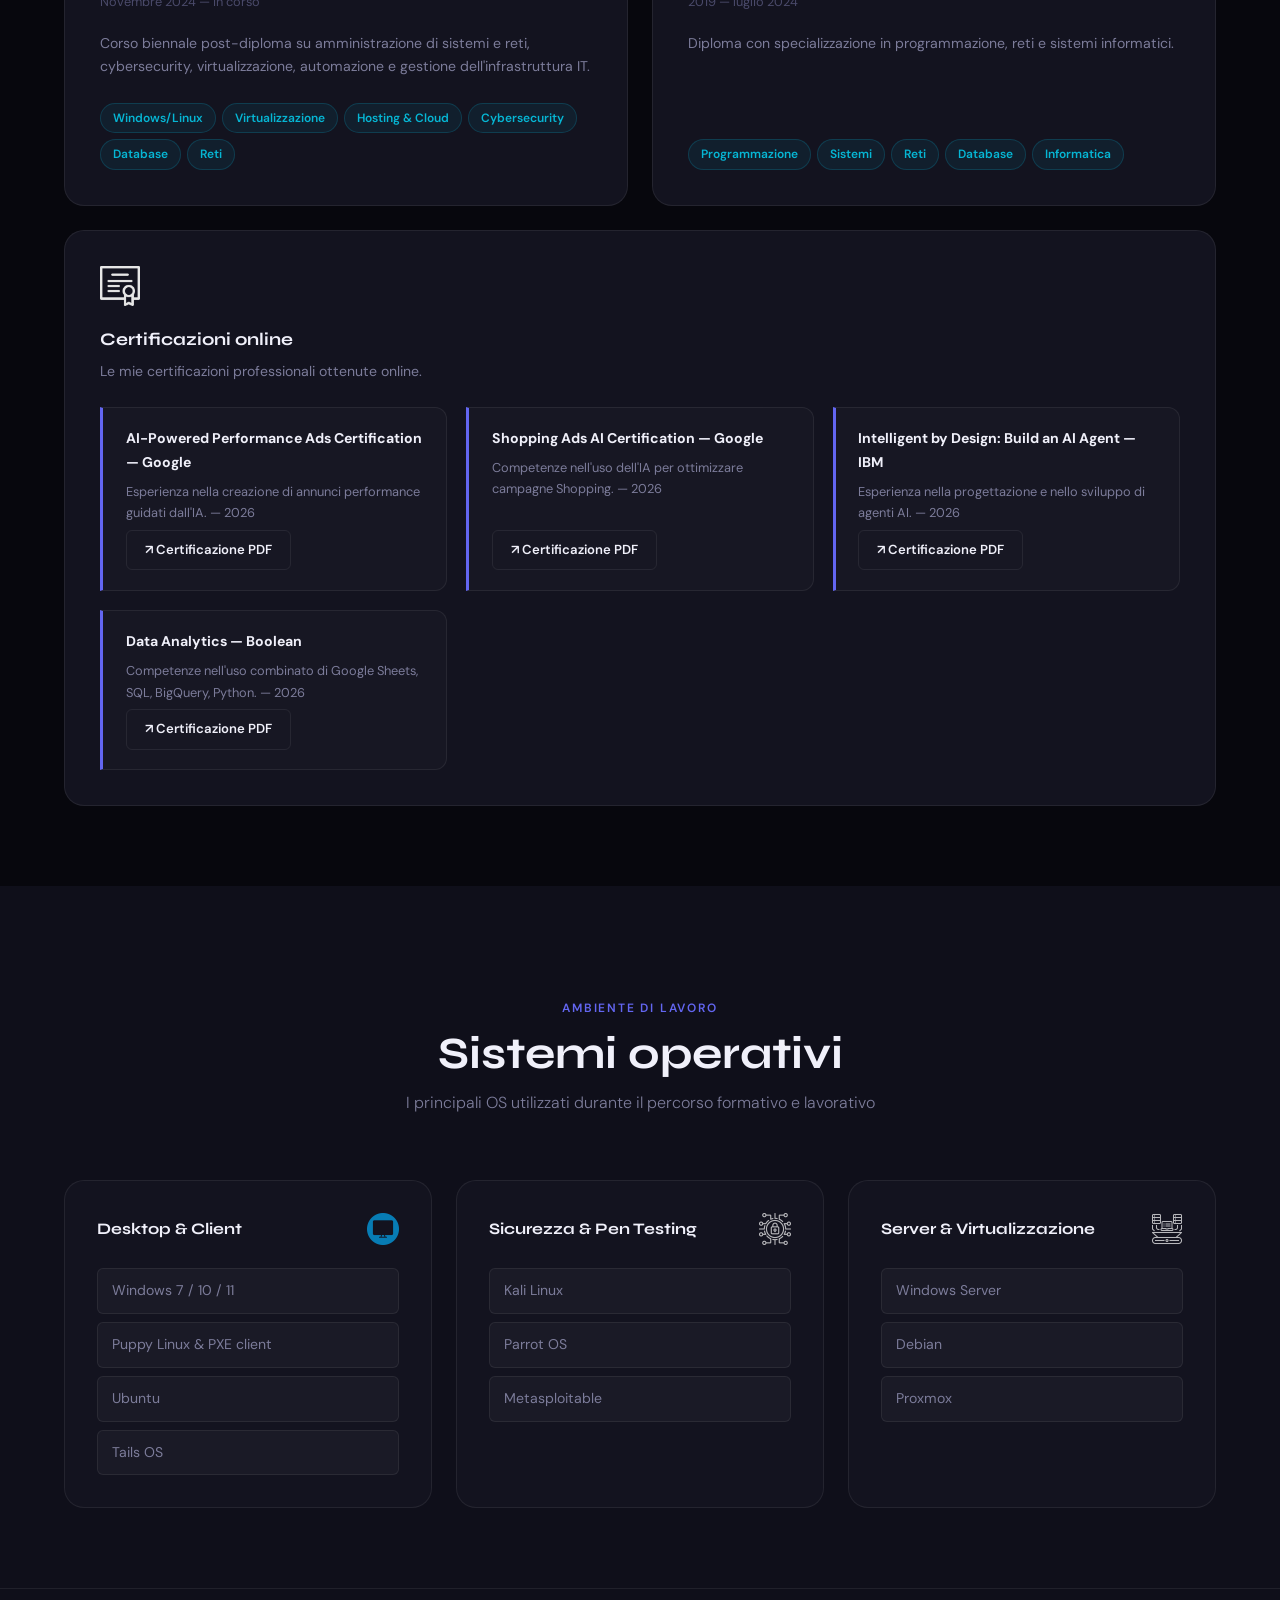
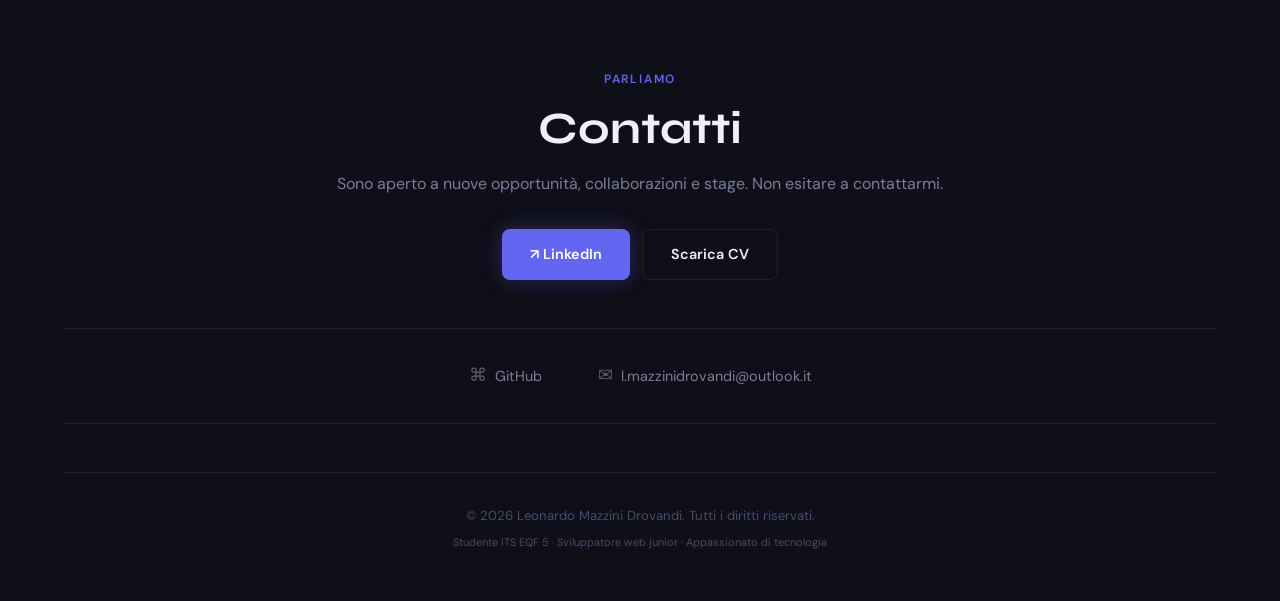
==== commit a81777ad: "fix interface problem" ====
--- a/index.html
+++ b/index.html
@@ -329,13 +329,13 @@
         </div>
     </section>
 
-    <!-- ───── FORMAZIONE ───── -->
     <section id="formazione">
         <p class="section-label">Crescita</p>
         <h2>Formazione &amp; Certificazioni</h2>
         <p class="section-subtitle">Il mio percorso di apprendimento e crescita professionale</p>
 
         <div class="edu-grid">
+            
             <div class="edu-card reveal">
                 <img src="images/icon2.png" alt="ITS" class="edu-icon">
                 <h3 class="edu-title">ITS EQF 5 – System &amp; network administration</h3>
@@ -367,31 +367,35 @@
                 </div>
             </div>
 
-            <div class="edu-card reveal reveal-delay-2">
+            <div class="edu-card reveal reveal-delay-2 cert-card">
                 <img src="images/icon4.png" alt="Certificati" class="edu-icon">
                 <h3 class="edu-title">Certificazioni online</h3>
-
-                <div class="cert-box">
-                    <strong>AI-Powered Performance Ads Certification — Google</strong>
-                    <span>Esperienza nella creazione di annunci performance guidati dall'IA. — 2026</span>
-                    <a href="certifications/CertificazioneAI.pdf" class="btn-github" target="_blank" style="margin-top:4px;">↗ Certificazione PDF</a>
-                </div>
-                <div class="cert-box">
-                    <strong>Shopping Ads AI Certification — Google</strong>
-                    <span>Competenze nell'uso dell'IA per ottimizzare campagne Shopping. — 2026</span>
-                    <a href="certifications/CertificazioneMarketingAI.pdf" class="btn-github" target="_blank" style="margin-top:4px;">↗ Certificazione PDF</a>
-                </div>
-				<div class="cert-box">
-                    <strong>Intelligent by Design: Build an AI Agent — IBM</strong>
-                    <span>Esperienza nella progettazione e nello sviluppo di agenti AI. — 2026</span>
-                    <a href="certifications/CertificazioneIBM.pdf" class="btn-github" target="_blank" style="margin-top:4px;">↗ Certificazione PDF</a>
-                </div>
-				<div class="cert-box">
-                    <strong>Data Analytics — Boolean</strong>
-                    <span>Competenze nell'uso combinato di Google Sheets, SQL, BigQuery, Python. — 2026</span>
-                    <a href="certifications/booleandataanalytics.pdf.pdf" class="btn-github" target="_blank" style="margin-top:4px;">↗ Certificazione PDF</a>
-                </div>
-            </div>
+                <p class="edu-desc" style="margin-bottom: 0;">Le mie certificazioni professionali ottenute online.</p>
+
+                <div class="cert-grid">
+                    <div class="cert-box">
+                        <strong>AI-Powered Performance Ads Certification — Google</strong>
+                        <span>Esperienza nella creazione di annunci performance guidati dall'IA. — 2026</span>
+                        <a href="certifications/CertificazioneAI.pdf" class="btn-github" target="_blank" style="margin-top:auto;">↗ Certificazione PDF</a>
+                    </div>
+                    <div class="cert-box">
+                        <strong>Shopping Ads AI Certification — Google</strong>
+                        <span>Competenze nell'uso dell'IA per ottimizzare campagne Shopping. — 2026</span>
+                        <a href="certifications/CertificazioneMarketingAI.pdf" class="btn-github" target="_blank" style="margin-top:auto;">↗ Certificazione PDF</a>
+                    </div>
+                    <div class="cert-box">
+                        <strong>Intelligent by Design: Build an AI Agent — IBM</strong>
+                        <span>Esperienza nella progettazione e nello sviluppo di agenti AI. — 2026</span>
+                        <a href="certifications/CertificazioneIBM.pdf" class="btn-github" target="_blank" style="margin-top:auto;">↗ Certificazione PDF</a>
+                    </div>
+                    <div class="cert-box">
+                        <strong>Data Analytics — Boolean</strong>
+                        <span>Competenze nell'uso combinato di Google Sheets, SQL, BigQuery, Python. — 2026</span>
+                        <a href="certifications/booleandataanalytics.pdf" class="btn-github" target="_blank" style="margin-top:auto;">↗ Certificazione PDF</a>
+                    </div>
+                </div>
+            </div>
+
         </div>
     </section>
 
--- a/style.css
+++ b/style.css
@@ -474,10 +474,9 @@
     box-shadow: 0 0 15px rgba(99,102,241,0.3);
 }
 
-/* ───── EDUCATION ───── */
 .edu-grid {
     display: grid;
-    grid-template-columns: repeat(auto-fit, minmax(280px, 1fr));
+    grid-template-columns: repeat(2, 1fr); 
     gap: 1.5rem;
 }
 
@@ -848,6 +847,24 @@
     color: #fff;
     box-shadow: 0 0 15px rgba(99,102,241,0.3);
 }
+
+.cert-card {
+    grid-column: 1 / -1; 
+}
+
+.cert-grid {
+    display: grid;
+    grid-template-columns: repeat(auto-fit, minmax(300px, 1fr));
+    gap: 1.2rem;
+    margin-top: 1.5rem;
+}
+
+.cert-box {
+    margin-bottom: 0;
+    height: 100%;
+    justify-content: space-between;
+}
+
 
 /* ───── RESPONSIVE ───── */
 @media screen and (max-width: 900px) {
@@ -888,4 +905,4 @@
     header { padding: 1rem 5%; }
     .container { padding: 1.5rem 5%; }
     .video-container { aspect-ratio: 16 / 9; }
-}
+}
